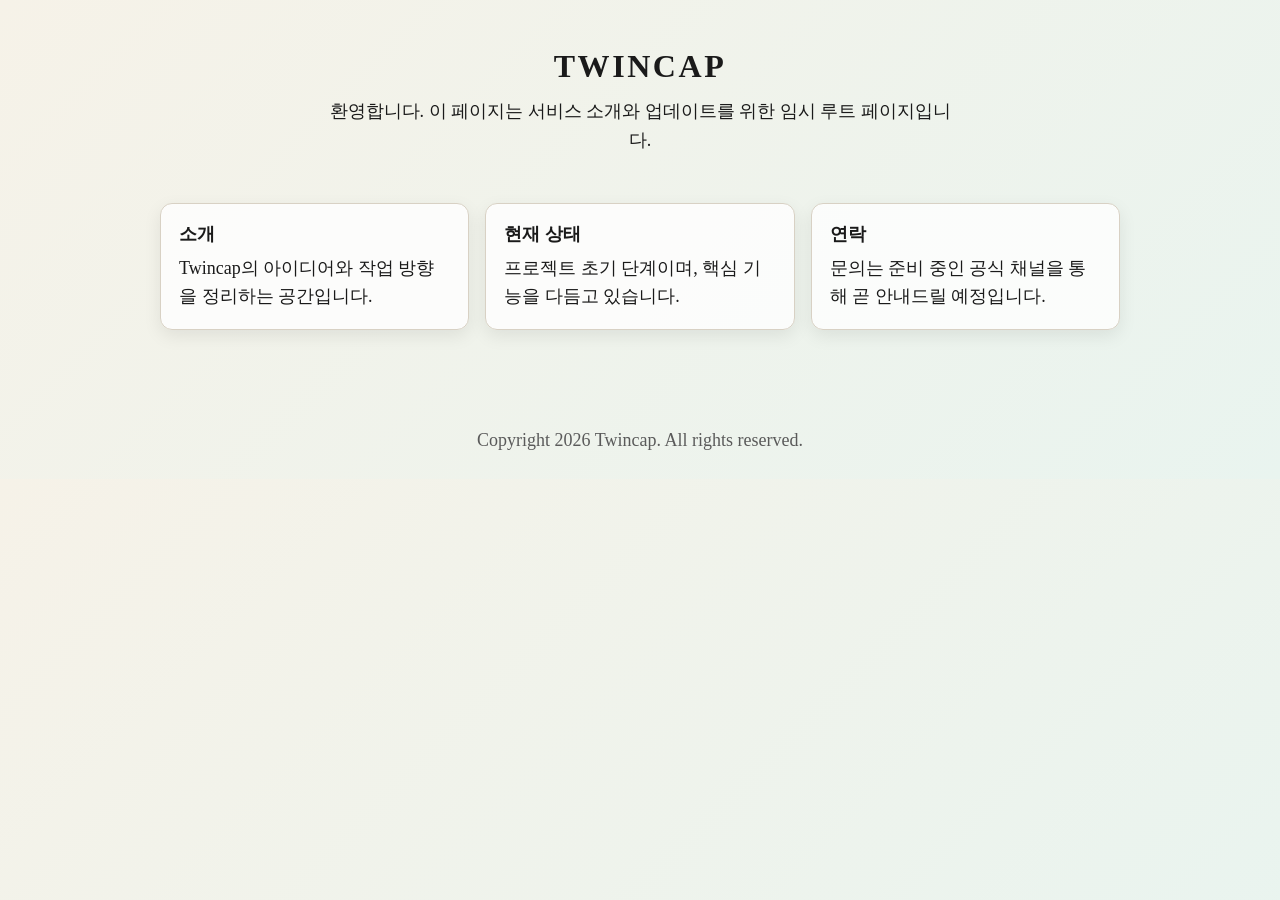
==== index.html @ 5fb8226b "Add simple root page" ====
<!doctype html>
<html lang="ko">
  <head>
    <meta charset="utf-8" />
    <meta name="viewport" content="width=device-width, initial-scale=1" />
    <title>Twincap</title>
    <script async src="https://pagead2.googlesyndication.com/pagead/js/adsbygoogle.js?client=ca-pub-1904073424792088" crossorigin="anonymous"></script>
    <style>
      :root {
        color-scheme: light;
      }
      body {
        margin: 0;
        padding: 0;
        font-family: "Georgia", "Times New Roman", serif;
        background: linear-gradient(135deg, #f6f2e8 0%, #e9f4ef 100%);
        color: #1a1a1a;
      }
      header {
        padding: 48px 24px 24px;
        text-align: center;
      }
      h1 {
        margin: 0 0 12px;
        letter-spacing: 0.08em;
        text-transform: uppercase;
        font-size: 32px;
      }
      p {
        margin: 0 auto;
        max-width: 640px;
        line-height: 1.6;
        font-size: 18px;
      }
      main {
        padding: 24px;
        display: grid;
        grid-template-columns: repeat(auto-fit, minmax(220px, 1fr));
        gap: 16px;
        max-width: 960px;
        margin: 0 auto 48px;
      }
      section {
        background: #ffffffcc;
        border: 1px solid #d8d1c4;
        padding: 18px;
        border-radius: 12px;
        box-shadow: 0 6px 18px rgba(0, 0, 0, 0.08);
      }
      h2 {
        margin: 0 0 8px;
        font-size: 18px;
      }
      footer {
        text-align: center;
        padding: 24px;
        font-size: 14px;
        color: #5a5a5a;
      }
    </style>
  </head>
  <body>
    <header>
      <h1>Twincap</h1>
      <p>환영합니다. 이 페이지는 서비스 소개와 업데이트를 위한 임시 루트 페이지입니다.</p>
    </header>
    <main>
      <section>
        <h2>소개</h2>
        <p>Twincap의 아이디어와 작업 방향을 정리하는 공간입니다.</p>
      </section>
      <section>
        <h2>현재 상태</h2>
        <p>프로젝트 초기 단계이며, 핵심 기능을 다듬고 있습니다.</p>
      </section>
      <section>
        <h2>연락</h2>
        <p>문의는 준비 중인 공식 채널을 통해 곧 안내드릴 예정입니다.</p>
      </section>
    </main>
    <footer>
      <p>Copyright 2026 Twincap. All rights reserved.</p>
    </footer>
  </body>
</html>
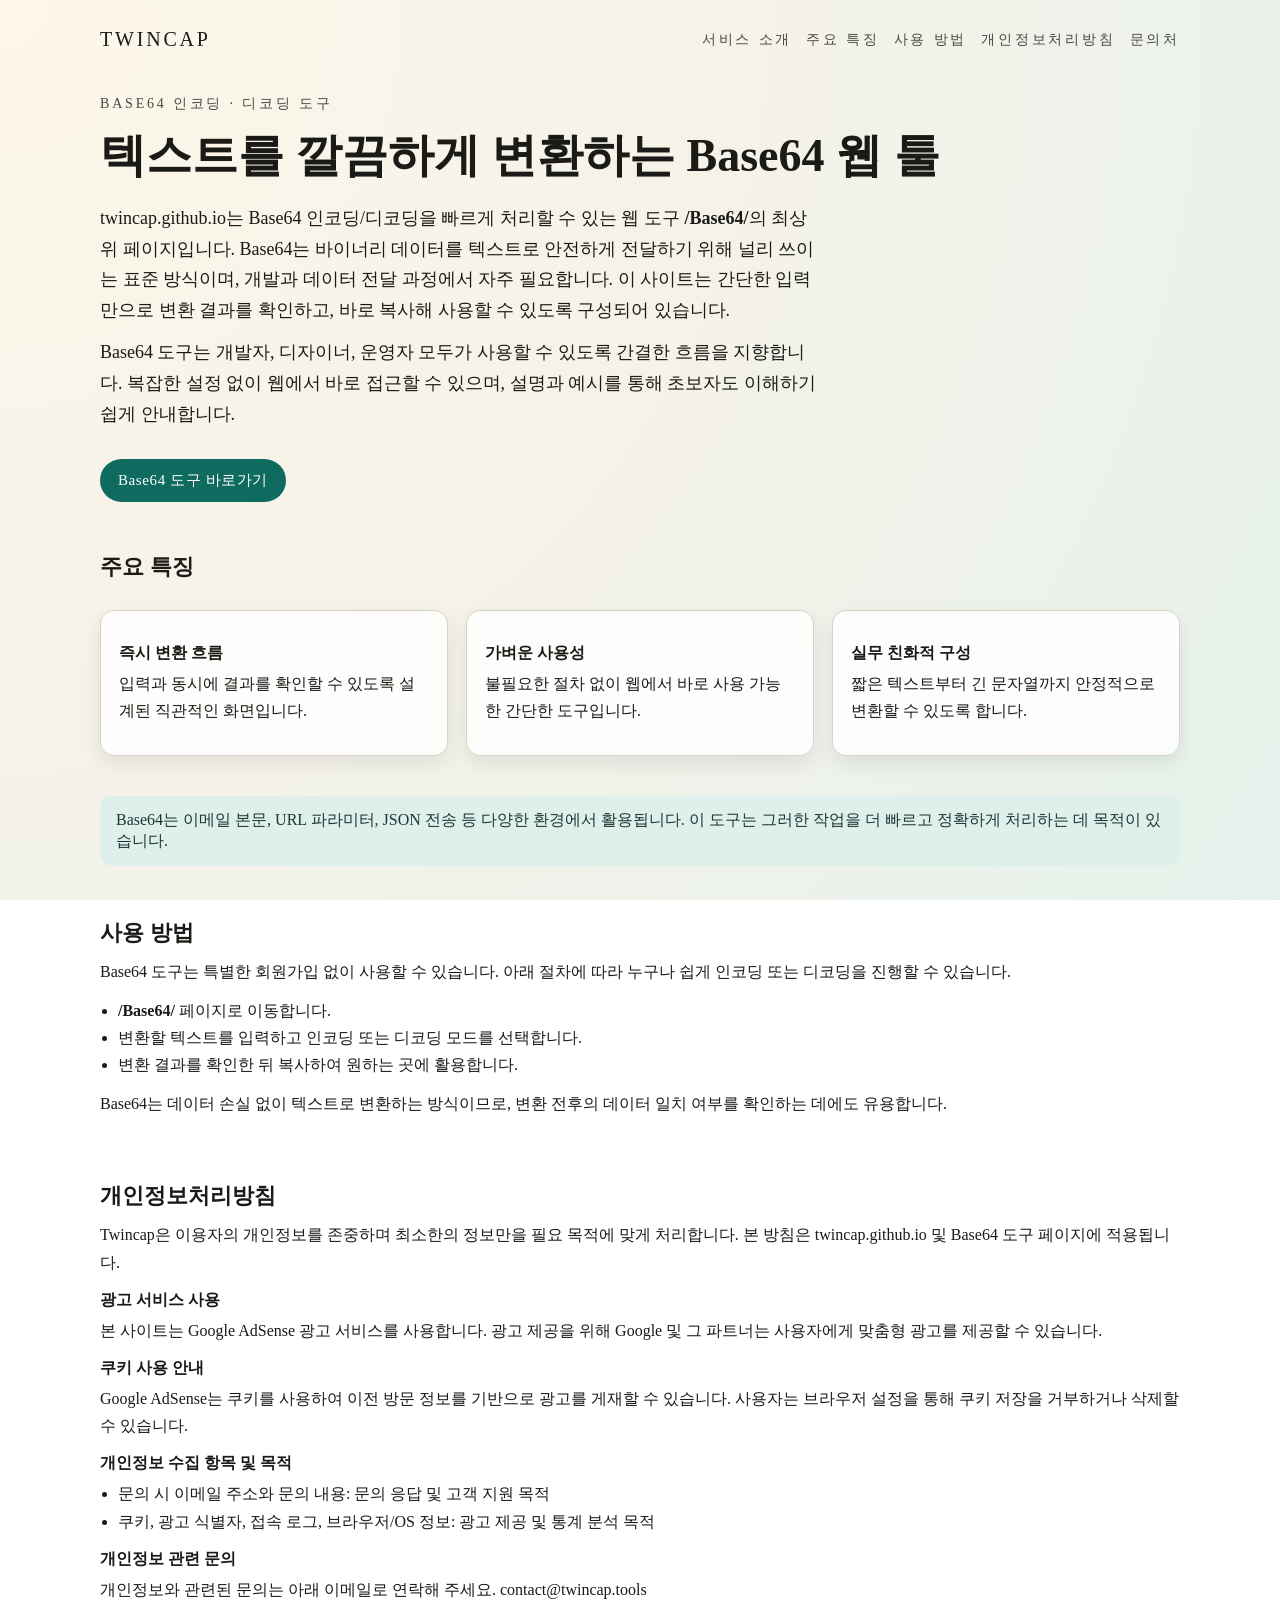
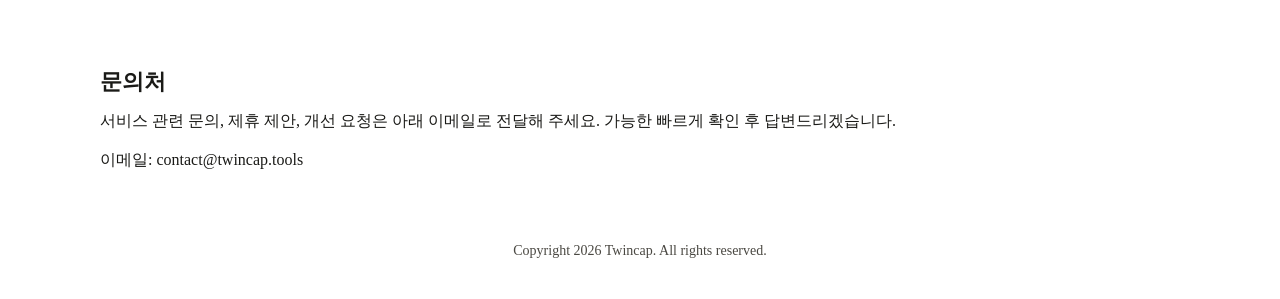
==== commit 66218957: "Add Base64 tool intro and policies" ====
--- a/index.html
+++ b/index.html
@@ -3,83 +3,279 @@
   <head>
     <meta charset="utf-8" />
     <meta name="viewport" content="width=device-width, initial-scale=1" />
-    <title>Twincap</title>
-    <script async src="https://pagead2.googlesyndication.com/pagead/js/adsbygoogle.js?client=ca-pub-1904073424792088" crossorigin="anonymous"></script>
+    <title>Twincap Base64 도구 소개</title>
+    <meta
+      name="description"
+      content="twincap.github.io의 최상위 페이지로, Base64 인코딩/디코딩 웹 도구의 소개, 사용 안내, 개인정보처리방침과 문의처를 제공합니다."
+    />
+    <script
+      async
+      src="https://pagead2.googlesyndication.com/pagead/js/adsbygoogle.js?client=ca-pub-XXXXXXXX"
+      crossorigin="anonymous"
+    ></script>
     <style>
       :root {
         color-scheme: light;
+        --ink: #1a1a17;
+        --muted: #4a4842;
+        --accent: #0f6b5f;
+        --accent-soft: #dff0ec;
+        --card: #ffffffd9;
+        --border: #d8d1c4;
+      }
+      * {
+        box-sizing: border-box;
       }
       body {
         margin: 0;
+        font-family: "Gowun Batang", "Nanum Myeongjo", "Malgun Gothic", serif;
+        color: var(--ink);
+        background-image: radial-gradient(circle at top left, #fdf7ea 0%, #f6f2e8 45%, #e5f2ec 100%);
+        background-attachment: fixed;
+      }
+      a {
+        color: inherit;
+        text-decoration: none;
+      }
+      .container {
+        width: min(1080px, 92vw);
+        margin: 0 auto;
+      }
+      .site-header {
+        padding: 28px 0 12px;
+      }
+      .brand {
+        display: flex;
+        align-items: center;
+        justify-content: space-between;
+        gap: 16px;
+        font-size: 20px;
+        letter-spacing: 0.14em;
+        text-transform: uppercase;
+      }
+      .nav {
+        display: flex;
+        gap: 14px;
+        font-size: 14px;
+        color: var(--muted);
+        flex-wrap: wrap;
+      }
+      .hero {
+        padding: 32px 0 24px;
+      }
+      .eyebrow {
+        font-size: 14px;
+        text-transform: uppercase;
+        letter-spacing: 0.2em;
+        color: var(--muted);
+      }
+      h1 {
+        font-size: clamp(30px, 4vw, 46px);
+        margin: 12px 0 16px;
+      }
+      .hero p {
+        max-width: 720px;
+        line-height: 1.7;
+        font-size: 18px;
+      }
+      .cta {
+        display: inline-flex;
+        align-items: center;
+        gap: 8px;
+        margin-top: 18px;
+        padding: 12px 18px;
+        border-radius: 999px;
+        background: var(--accent);
+        color: #fff;
+        font-size: 15px;
+        letter-spacing: 0.04em;
+      }
+      .grid {
+        display: grid;
+        grid-template-columns: repeat(auto-fit, minmax(240px, 1fr));
+        gap: 18px;
+        margin: 28px 0 40px;
+      }
+      .card {
+        background: var(--card);
+        border: 1px solid var(--border);
+        border-radius: 14px;
+        padding: 18px;
+        box-shadow: 0 8px 20px rgba(0, 0, 0, 0.08);
+      }
+      h2 {
+        font-size: 22px;
+        margin: 0 0 10px;
+      }
+      h3 {
+        font-size: 16px;
+        margin: 14px 0 6px;
+      }
+      p {
+        margin: 0 0 12px;
+        line-height: 1.7;
+        color: var(--ink);
+      }
+      ul {
+        margin: 0 0 12px 18px;
         padding: 0;
-        font-family: "Georgia", "Times New Roman", serif;
-        background: linear-gradient(135deg, #f6f2e8 0%, #e9f4ef 100%);
-        color: #1a1a1a;
-      }
-      header {
-        padding: 48px 24px 24px;
-        text-align: center;
-      }
-      h1 {
-        margin: 0 0 12px;
-        letter-spacing: 0.08em;
-        text-transform: uppercase;
-        font-size: 32px;
-      }
-      p {
-        margin: 0 auto;
-        max-width: 640px;
-        line-height: 1.6;
-        font-size: 18px;
-      }
-      main {
-        padding: 24px;
-        display: grid;
-        grid-template-columns: repeat(auto-fit, minmax(220px, 1fr));
-        gap: 16px;
-        max-width: 960px;
-        margin: 0 auto 48px;
-      }
-      section {
-        background: #ffffffcc;
-        border: 1px solid #d8d1c4;
-        padding: 18px;
+        line-height: 1.7;
+        color: var(--ink);
+      }
+      .section {
+        padding: 26px 0;
+      }
+      .highlight {
+        background: var(--accent-soft);
         border-radius: 12px;
-        box-shadow: 0 6px 18px rgba(0, 0, 0, 0.08);
-      }
-      h2 {
-        margin: 0 0 8px;
-        font-size: 18px;
+        padding: 14px 16px;
+        color: #1b3833;
       }
       footer {
         text-align: center;
-        padding: 24px;
+        padding: 32px 0 40px;
+        color: var(--muted);
         font-size: 14px;
-        color: #5a5a5a;
+      }
+      @media (max-width: 720px) {
+        .brand {
+          flex-direction: column;
+          align-items: flex-start;
+        }
+        .cta {
+          width: 100%;
+          justify-content: center;
+        }
       }
     </style>
   </head>
   <body>
-    <header>
-      <h1>Twincap</h1>
-      <p>환영합니다. 이 페이지는 서비스 소개와 업데이트를 위한 임시 루트 페이지입니다.</p>
+    <header class="site-header">
+      <div class="container">
+        <div class="brand">
+          <span>Twincap</span>
+          <nav class="nav">
+            <a href="#intro">서비스 소개</a>
+            <a href="#features">주요 특징</a>
+            <a href="#usage">사용 방법</a>
+            <a href="#privacy">개인정보처리방침</a>
+            <a href="#contact">문의처</a>
+          </nav>
+        </div>
+      </div>
     </header>
+
     <main>
-      <section>
-        <h2>소개</h2>
-        <p>Twincap의 아이디어와 작업 방향을 정리하는 공간입니다.</p>
-      </section>
-      <section>
-        <h2>현재 상태</h2>
-        <p>프로젝트 초기 단계이며, 핵심 기능을 다듬고 있습니다.</p>
-      </section>
-      <section>
-        <h2>연락</h2>
-        <p>문의는 준비 중인 공식 채널을 통해 곧 안내드릴 예정입니다.</p>
+      <section class="hero" id="intro">
+        <div class="container">
+          <div class="eyebrow">Base64 인코딩 · 디코딩 도구</div>
+          <h1>텍스트를 깔끔하게 변환하는 Base64 웹 툴</h1>
+          <p>
+            twincap.github.io는 Base64 인코딩/디코딩을 빠르게 처리할 수 있는 웹 도구
+            <strong>/Base64/</strong>의 최상위 페이지입니다. Base64는 바이너리 데이터를
+            텍스트로 안전하게 전달하기 위해 널리 쓰이는 표준 방식이며, 개발과 데이터
+            전달 과정에서 자주 필요합니다. 이 사이트는 간단한 입력만으로 변환 결과를
+            확인하고, 바로 복사해 사용할 수 있도록 구성되어 있습니다.
+          </p>
+          <p>
+            Base64 도구는 개발자, 디자이너, 운영자 모두가 사용할 수 있도록
+            간결한 흐름을 지향합니다. 복잡한 설정 없이 웹에서 바로 접근할 수 있으며,
+            설명과 예시를 통해 초보자도 이해하기 쉽게 안내합니다.
+          </p>
+          <a class="cta" href="/Base64/">Base64 도구 바로가기</a>
+        </div>
+      </section>
+
+      <section class="section" id="features">
+        <div class="container">
+          <h2>주요 특징</h2>
+          <div class="grid">
+            <div class="card">
+              <h3>즉시 변환 흐름</h3>
+              <p>입력과 동시에 결과를 확인할 수 있도록 설계된 직관적인 화면입니다.</p>
+            </div>
+            <div class="card">
+              <h3>가벼운 사용성</h3>
+              <p>불필요한 절차 없이 웹에서 바로 사용 가능한 간단한 도구입니다.</p>
+            </div>
+            <div class="card">
+              <h3>실무 친화적 구성</h3>
+              <p>짧은 텍스트부터 긴 문자열까지 안정적으로 변환할 수 있도록 합니다.</p>
+            </div>
+          </div>
+          <div class="highlight">
+            Base64는 이메일 본문, URL 파라미터, JSON 전송 등 다양한 환경에서 활용됩니다.
+            이 도구는 그러한 작업을 더 빠르고 정확하게 처리하는 데 목적이 있습니다.
+          </div>
+        </div>
+      </section>
+
+      <section class="section" id="usage">
+        <div class="container">
+          <h2>사용 방법</h2>
+          <p>
+            Base64 도구는 특별한 회원가입 없이 사용할 수 있습니다. 아래 절차에 따라
+            누구나 쉽게 인코딩 또는 디코딩을 진행할 수 있습니다.
+          </p>
+          <ul>
+            <li><strong>/Base64/</strong> 페이지로 이동합니다.</li>
+            <li>변환할 텍스트를 입력하고 인코딩 또는 디코딩 모드를 선택합니다.</li>
+            <li>변환 결과를 확인한 뒤 복사하여 원하는 곳에 활용합니다.</li>
+          </ul>
+          <p>
+            Base64는 데이터 손실 없이 텍스트로 변환하는 방식이므로, 변환 전후의
+            데이터 일치 여부를 확인하는 데에도 유용합니다.
+          </p>
+        </div>
+      </section>
+
+      <section class="section" id="privacy">
+        <div class="container">
+          <h2>개인정보처리방침</h2>
+          <p>
+            Twincap은 이용자의 개인정보를 존중하며 최소한의 정보만을 필요 목적에 맞게
+            처리합니다. 본 방침은 twincap.github.io 및 Base64 도구 페이지에 적용됩니다.
+          </p>
+          <h3>광고 서비스 사용</h3>
+          <p>
+            본 사이트는 Google AdSense 광고 서비스를 사용합니다. 광고 제공을 위해
+            Google 및 그 파트너는 사용자에게 맞춤형 광고를 제공할 수 있습니다.
+          </p>
+          <h3>쿠키 사용 안내</h3>
+          <p>
+            Google AdSense는 쿠키를 사용하여 이전 방문 정보를 기반으로 광고를
+            게재할 수 있습니다. 사용자는 브라우저 설정을 통해 쿠키 저장을
+            거부하거나 삭제할 수 있습니다.
+          </p>
+          <h3>개인정보 수집 항목 및 목적</h3>
+          <ul>
+            <li>문의 시 이메일 주소와 문의 내용: 문의 응답 및 고객 지원 목적</li>
+            <li>쿠키, 광고 식별자, 접속 로그, 브라우저/OS 정보: 광고 제공 및 통계 분석 목적</li>
+          </ul>
+          <h3>개인정보 관련 문의</h3>
+          <p>
+            개인정보와 관련된 문의는 아래 이메일로 연락해 주세요.
+            <a href="mailto:contact@twincap.tools">contact@twincap.tools</a>
+          </p>
+        </div>
+      </section>
+
+      <section class="section" id="contact">
+        <div class="container">
+          <h2>문의처</h2>
+          <p>
+            서비스 관련 문의, 제휴 제안, 개선 요청은 아래 이메일로 전달해 주세요.
+            가능한 빠르게 확인 후 답변드리겠습니다.
+          </p>
+          <p>
+            이메일: <a href="mailto:contact@twincap.tools">contact@twincap.tools</a>
+          </p>
+        </div>
       </section>
     </main>
+
     <footer>
-      <p>Copyright 2026 Twincap. All rights reserved.</p>
+      <div class="container">Copyright 2026 Twincap. All rights reserved.</div>
     </footer>
   </body>
 </html>
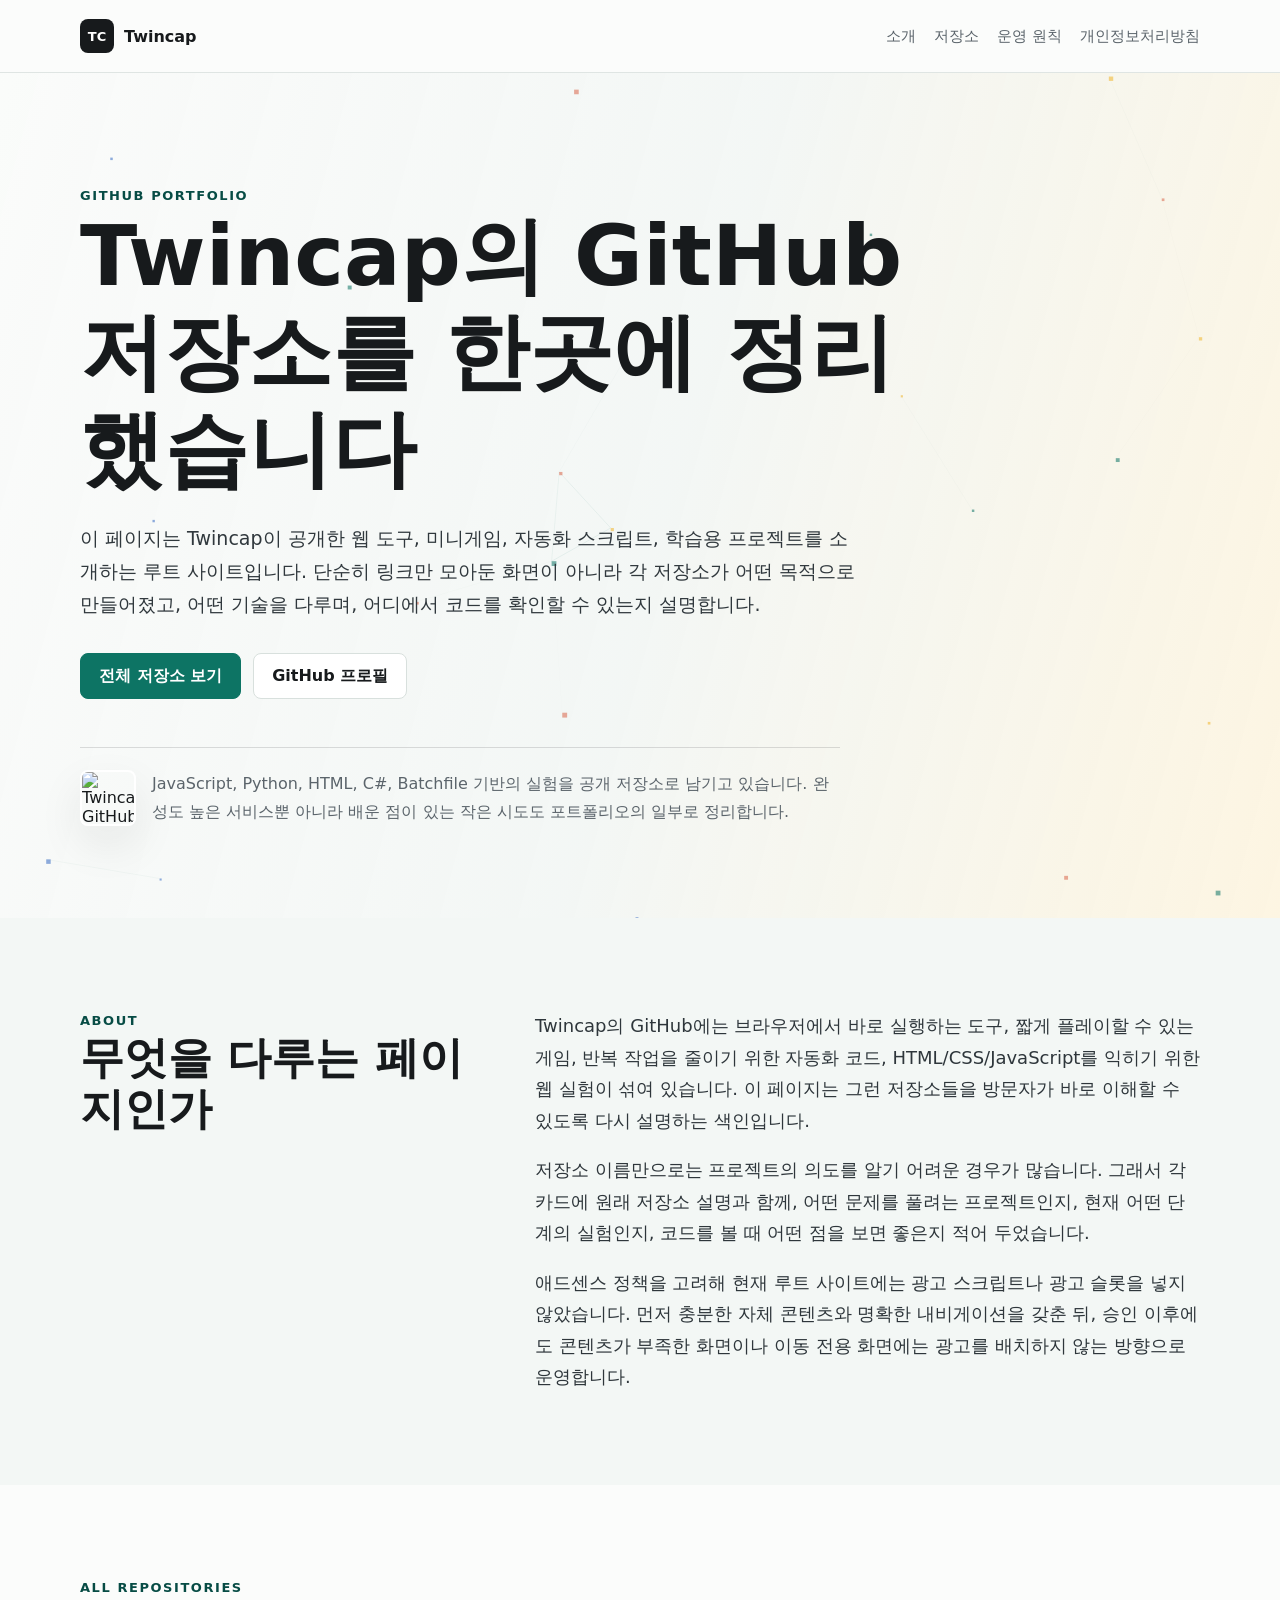
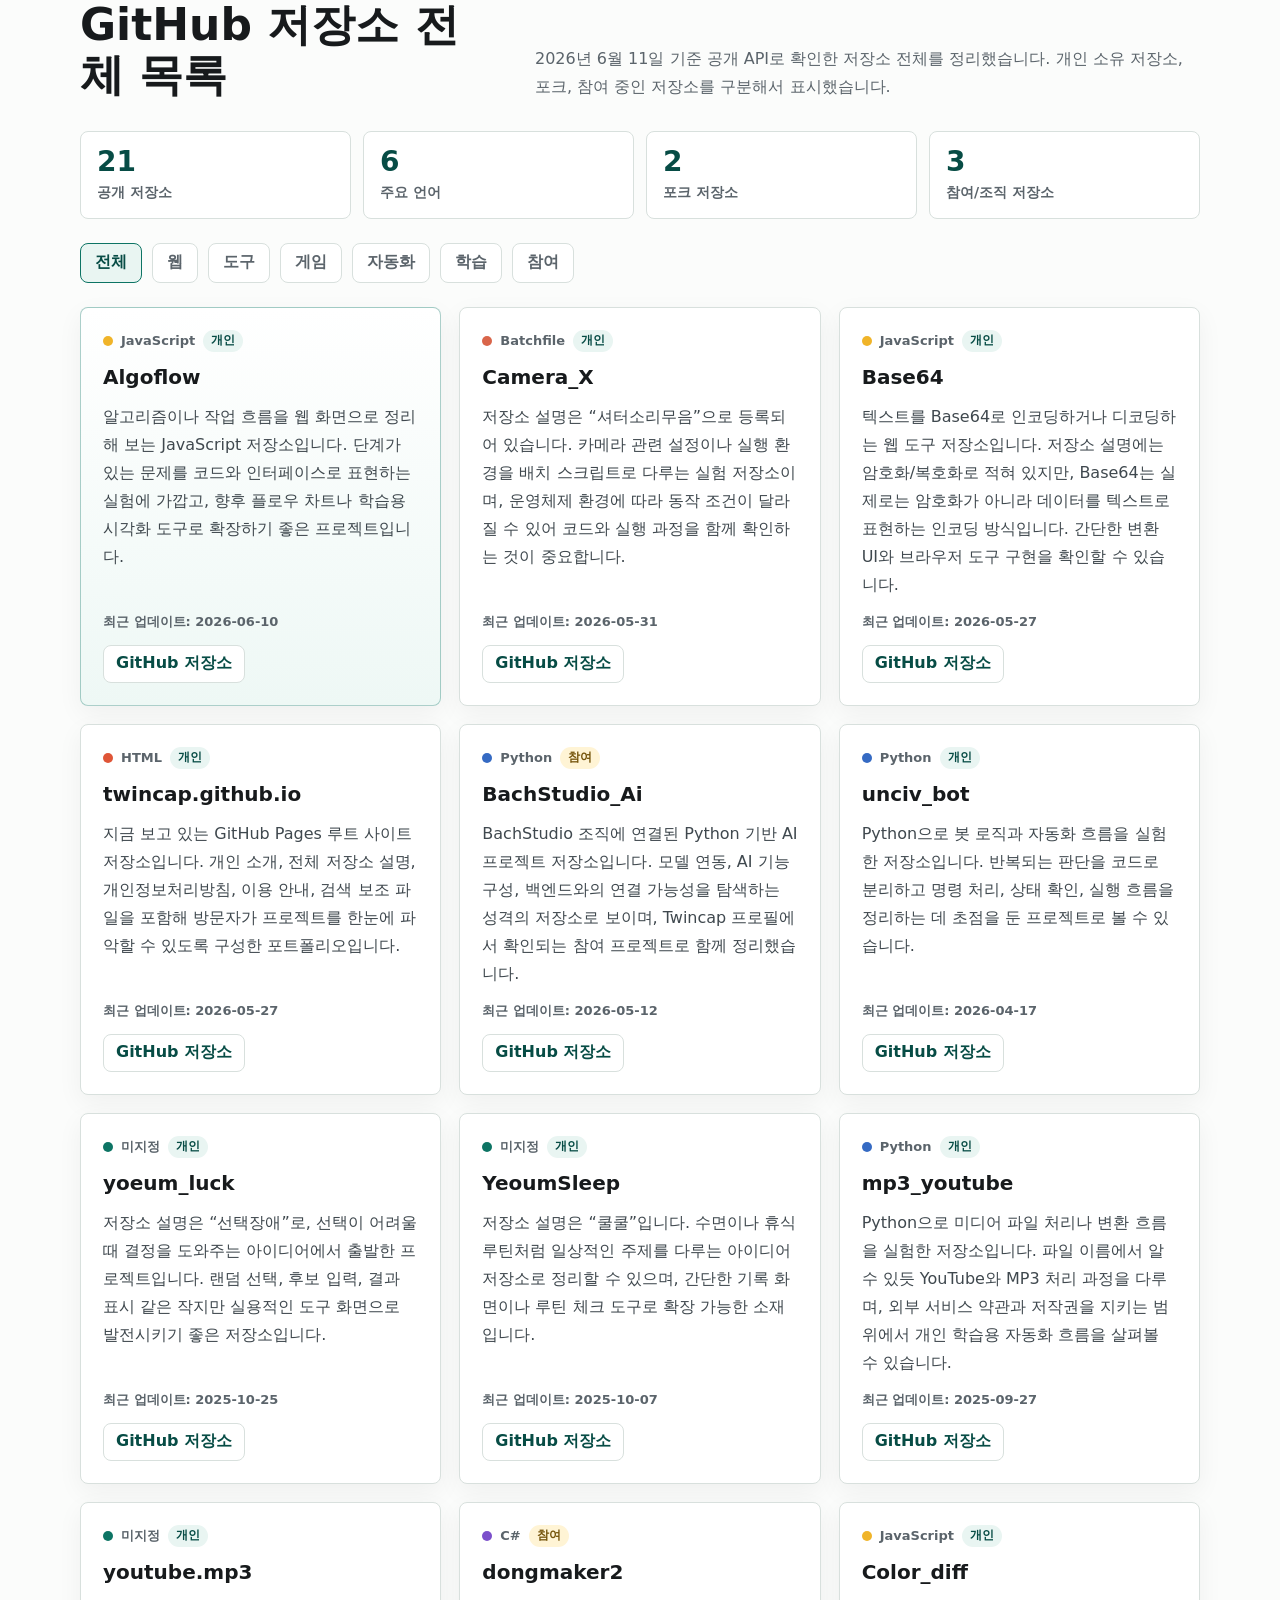
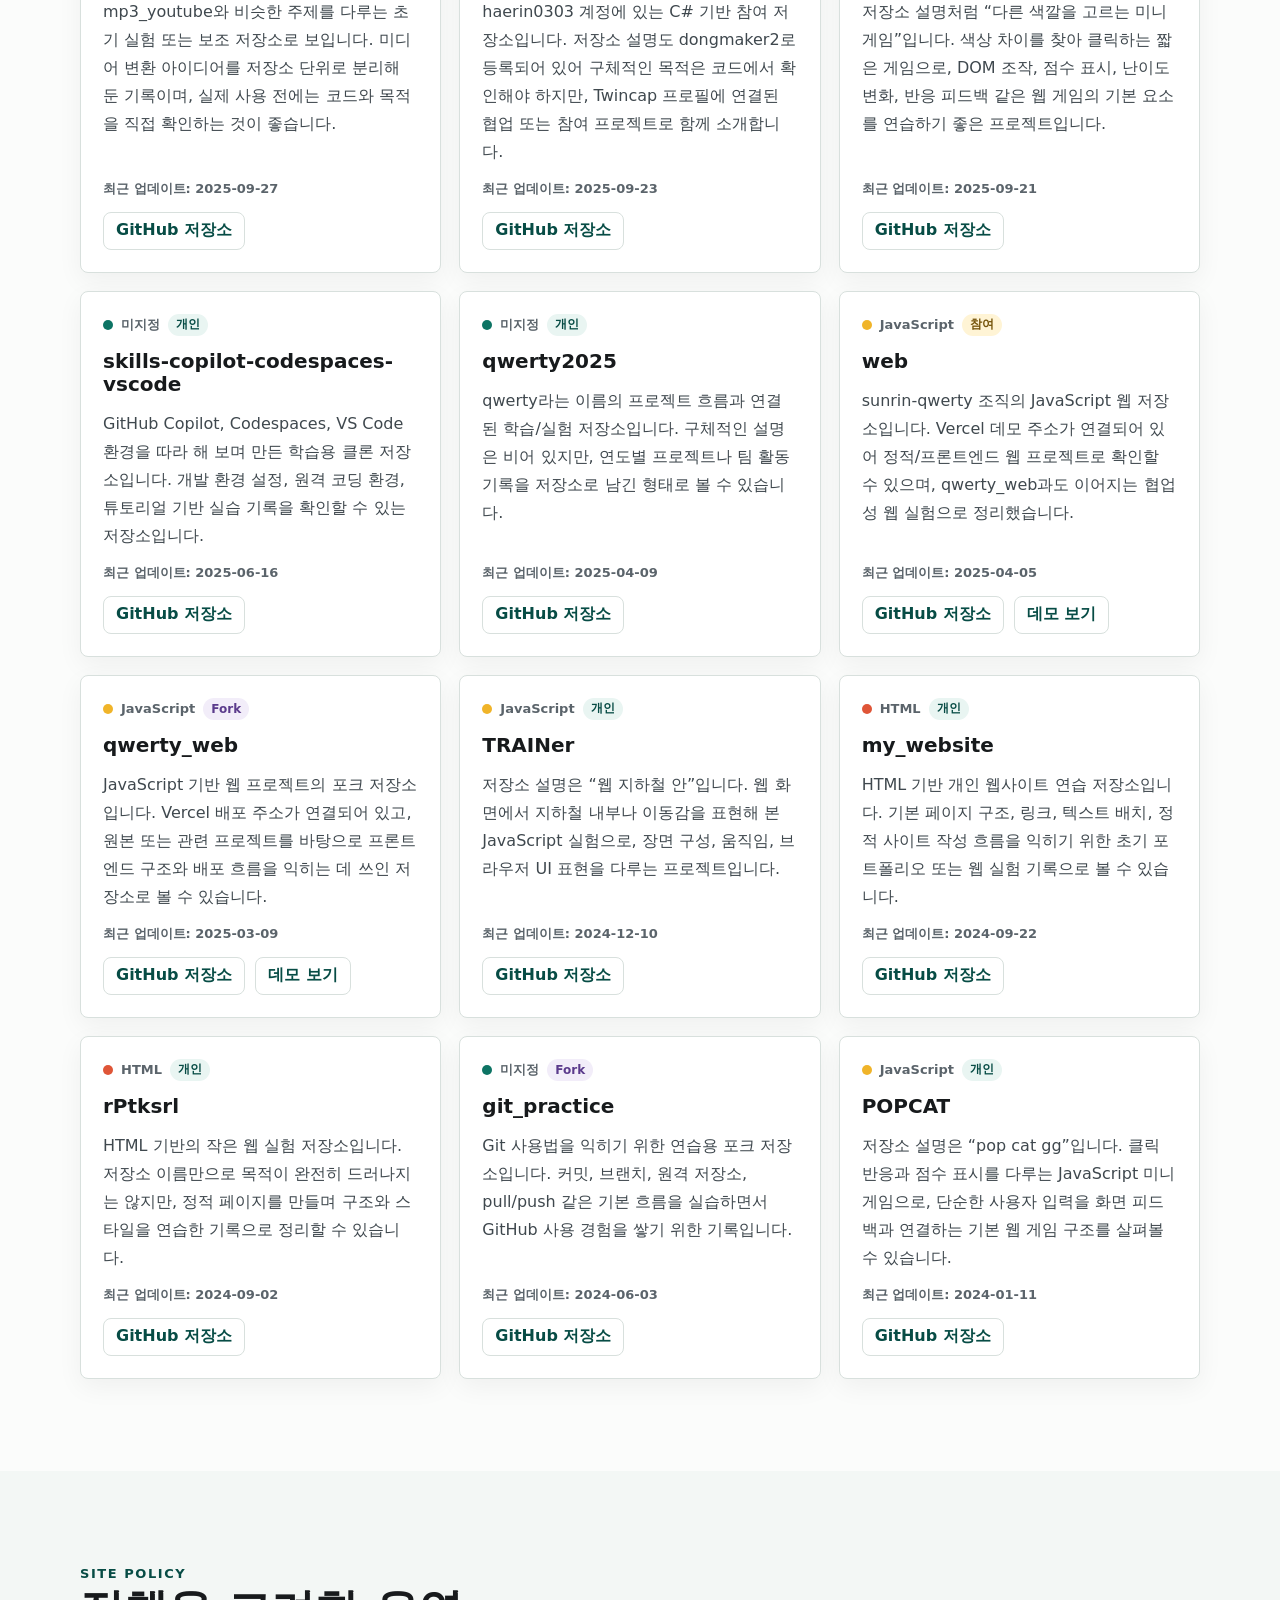
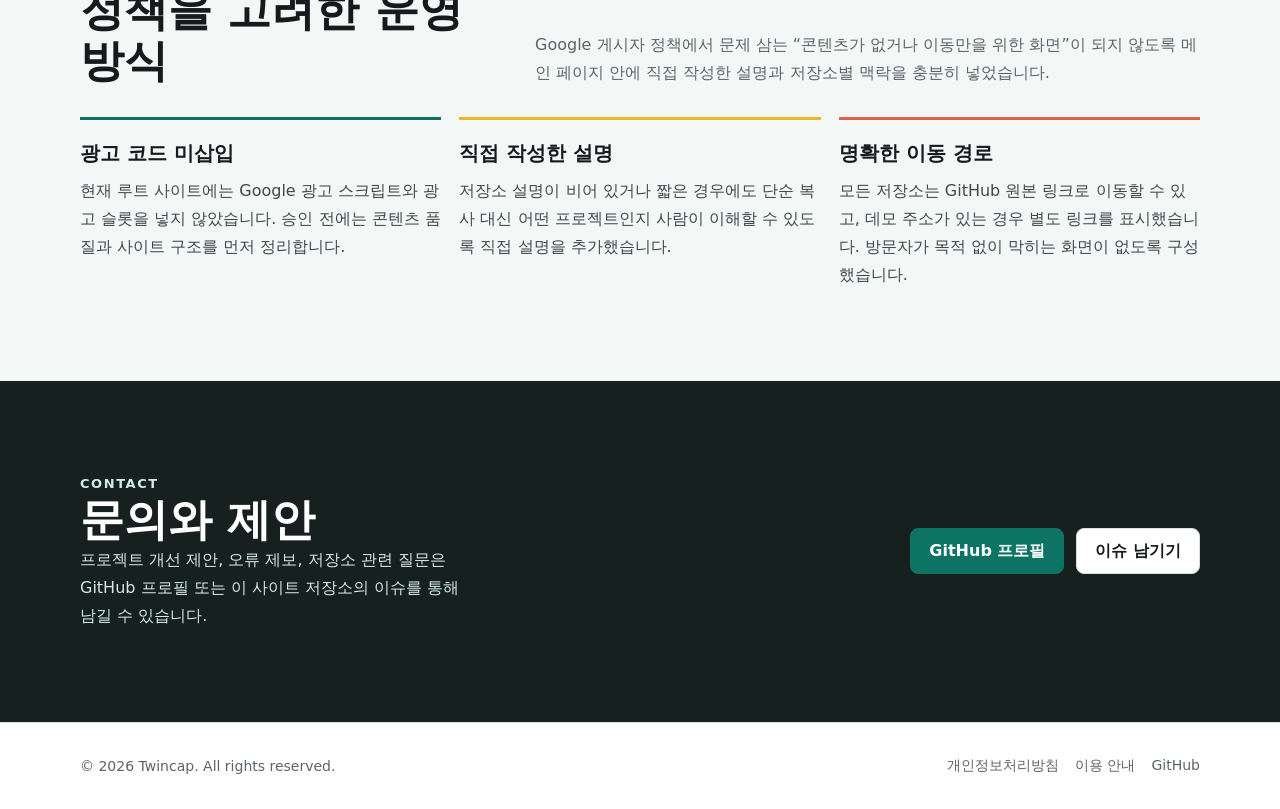
==== commit 12573782: "Add repository portfolio landing page" ====
--- a/index.html
+++ b/index.html
@@ -3,279 +3,648 @@
   <head>
     <meta charset="utf-8" />
     <meta name="viewport" content="width=device-width, initial-scale=1" />
-    <title>Twincap Base64 도구 소개</title>
+    <title>Twincap | GitHub 저장소 소개</title>
     <meta
       name="description"
-      content="twincap.github.io의 최상위 페이지로, Base64 인코딩/디코딩 웹 도구의 소개, 사용 안내, 개인정보처리방침과 문의처를 제공합니다."
+      content="Twincap의 GitHub 저장소 전체를 소개하는 개발자 포트폴리오입니다. 웹 도구, 미니게임, 자동화, 학습용 저장소를 한곳에서 확인할 수 있습니다."
     />
-    <script
-      async
-      src="https://pagead2.googlesyndication.com/pagead/js/adsbygoogle.js?client=ca-pub-XXXXXXXX"
-      crossorigin="anonymous"
-    ></script>
-    <style>
-      :root {
-        color-scheme: light;
-        --ink: #1a1a17;
-        --muted: #4a4842;
-        --accent: #0f6b5f;
-        --accent-soft: #dff0ec;
-        --card: #ffffffd9;
-        --border: #d8d1c4;
-      }
-      * {
-        box-sizing: border-box;
-      }
-      body {
-        margin: 0;
-        font-family: "Gowun Batang", "Nanum Myeongjo", "Malgun Gothic", serif;
-        color: var(--ink);
-        background-image: radial-gradient(circle at top left, #fdf7ea 0%, #f6f2e8 45%, #e5f2ec 100%);
-        background-attachment: fixed;
-      }
-      a {
-        color: inherit;
-        text-decoration: none;
-      }
-      .container {
-        width: min(1080px, 92vw);
-        margin: 0 auto;
-      }
-      .site-header {
-        padding: 28px 0 12px;
-      }
-      .brand {
-        display: flex;
-        align-items: center;
-        justify-content: space-between;
-        gap: 16px;
-        font-size: 20px;
-        letter-spacing: 0.14em;
-        text-transform: uppercase;
-      }
-      .nav {
-        display: flex;
-        gap: 14px;
-        font-size: 14px;
-        color: var(--muted);
-        flex-wrap: wrap;
-      }
-      .hero {
-        padding: 32px 0 24px;
-      }
-      .eyebrow {
-        font-size: 14px;
-        text-transform: uppercase;
-        letter-spacing: 0.2em;
-        color: var(--muted);
-      }
-      h1 {
-        font-size: clamp(30px, 4vw, 46px);
-        margin: 12px 0 16px;
-      }
-      .hero p {
-        max-width: 720px;
-        line-height: 1.7;
-        font-size: 18px;
-      }
-      .cta {
-        display: inline-flex;
-        align-items: center;
-        gap: 8px;
-        margin-top: 18px;
-        padding: 12px 18px;
-        border-radius: 999px;
-        background: var(--accent);
-        color: #fff;
-        font-size: 15px;
-        letter-spacing: 0.04em;
-      }
-      .grid {
-        display: grid;
-        grid-template-columns: repeat(auto-fit, minmax(240px, 1fr));
-        gap: 18px;
-        margin: 28px 0 40px;
-      }
-      .card {
-        background: var(--card);
-        border: 1px solid var(--border);
-        border-radius: 14px;
-        padding: 18px;
-        box-shadow: 0 8px 20px rgba(0, 0, 0, 0.08);
-      }
-      h2 {
-        font-size: 22px;
-        margin: 0 0 10px;
-      }
-      h3 {
-        font-size: 16px;
-        margin: 14px 0 6px;
-      }
-      p {
-        margin: 0 0 12px;
-        line-height: 1.7;
-        color: var(--ink);
-      }
-      ul {
-        margin: 0 0 12px 18px;
-        padding: 0;
-        line-height: 1.7;
-        color: var(--ink);
-      }
-      .section {
-        padding: 26px 0;
-      }
-      .highlight {
-        background: var(--accent-soft);
-        border-radius: 12px;
-        padding: 14px 16px;
-        color: #1b3833;
-      }
-      footer {
-        text-align: center;
-        padding: 32px 0 40px;
-        color: var(--muted);
-        font-size: 14px;
-      }
-      @media (max-width: 720px) {
-        .brand {
-          flex-direction: column;
-          align-items: flex-start;
-        }
-        .cta {
-          width: 100%;
-          justify-content: center;
+    <meta name="author" content="Twincap" />
+    <meta name="robots" content="index, follow" />
+    <link rel="canonical" href="https://twincap.github.io/" />
+    <meta property="og:type" content="website" />
+    <meta property="og:title" content="Twincap | GitHub 저장소 소개" />
+    <meta
+      property="og:description"
+      content="Twincap의 모든 공개 GitHub 저장소를 설명과 함께 정리한 포트폴리오 페이지입니다."
+    />
+    <meta property="og:url" content="https://twincap.github.io/" />
+    <meta property="og:image" content="https://avatars.githubusercontent.com/u/152849944?v=4" />
+    <link rel="stylesheet" href="styles.css" />
+    <script src="script.js" defer></script>
+    <script type="application/ld+json">
+      {
+        "@context": "https://schema.org",
+        "@type": "ProfilePage",
+        "name": "Twincap GitHub 저장소 소개",
+        "url": "https://twincap.github.io/",
+        "about": {
+          "@type": "Person",
+          "name": "Twincap",
+          "url": "https://github.com/twincap",
+          "sameAs": ["https://github.com/twincap"]
         }
       }
-    </style>
+    </script>
   </head>
   <body>
+    <a class="skip-link" href="#main">본문으로 이동</a>
+
     <header class="site-header">
-      <div class="container">
-        <div class="brand">
+      <div class="container header-inner">
+        <a class="brand" href="/" aria-label="Twincap 홈">
+          <span class="brand-mark">TC</span>
           <span>Twincap</span>
-          <nav class="nav">
-            <a href="#intro">서비스 소개</a>
-            <a href="#features">주요 특징</a>
-            <a href="#usage">사용 방법</a>
-            <a href="#privacy">개인정보처리방침</a>
-            <a href="#contact">문의처</a>
-          </nav>
-        </div>
+        </a>
+        <nav class="site-nav" aria-label="주요 메뉴">
+          <a href="#about">소개</a>
+          <a href="#repos">저장소</a>
+          <a href="#policy">운영 원칙</a>
+          <a href="privacy.html">개인정보처리방침</a>
+        </nav>
       </div>
     </header>
 
-    <main>
+    <main id="main">
       <section class="hero" id="intro">
-        <div class="container">
-          <div class="eyebrow">Base64 인코딩 · 디코딩 도구</div>
-          <h1>텍스트를 깔끔하게 변환하는 Base64 웹 툴</h1>
-          <p>
-            twincap.github.io는 Base64 인코딩/디코딩을 빠르게 처리할 수 있는 웹 도구
-            <strong>/Base64/</strong>의 최상위 페이지입니다. Base64는 바이너리 데이터를
-            텍스트로 안전하게 전달하기 위해 널리 쓰이는 표준 방식이며, 개발과 데이터
-            전달 과정에서 자주 필요합니다. 이 사이트는 간단한 입력만으로 변환 결과를
-            확인하고, 바로 복사해 사용할 수 있도록 구성되어 있습니다.
+        <canvas id="hero-canvas" aria-hidden="true"></canvas>
+        <div class="container hero-content">
+          <p class="eyebrow">GitHub Portfolio</p>
+          <h1>Twincap의 GitHub 저장소를 한곳에 정리했습니다</h1>
+          <p class="hero-copy">
+            이 페이지는 Twincap이 공개한 웹 도구, 미니게임, 자동화 스크립트, 학습용 프로젝트를
+            소개하는 루트 사이트입니다. 단순히 링크만 모아둔 화면이 아니라 각 저장소가 어떤
+            목적으로 만들어졌고, 어떤 기술을 다루며, 어디에서 코드를 확인할 수 있는지 설명합니다.
           </p>
-          <p>
-            Base64 도구는 개발자, 디자이너, 운영자 모두가 사용할 수 있도록
-            간결한 흐름을 지향합니다. 복잡한 설정 없이 웹에서 바로 접근할 수 있으며,
-            설명과 예시를 통해 초보자도 이해하기 쉽게 안내합니다.
-          </p>
-          <a class="cta" href="/Base64/">Base64 도구 바로가기</a>
+          <div class="hero-actions" aria-label="주요 링크">
+            <a class="button primary" href="#repos">전체 저장소 보기</a>
+            <a class="button secondary" href="https://github.com/twincap" rel="me noopener" target="_blank">
+              GitHub 프로필
+            </a>
+          </div>
+          <div class="profile-strip">
+            <img
+              src="https://avatars.githubusercontent.com/u/152849944?v=4"
+              alt="Twincap GitHub 프로필 이미지"
+              width="56"
+              height="56"
+            />
+            <p>
+              JavaScript, Python, HTML, C#, Batchfile 기반의 실험을 공개 저장소로 남기고 있습니다.
+              완성도 높은 서비스뿐 아니라 배운 점이 있는 작은 시도도 포트폴리오의 일부로 정리합니다.
+            </p>
+          </div>
         </div>
       </section>
 
-      <section class="section" id="features">
-        <div class="container">
-          <h2>주요 특징</h2>
-          <div class="grid">
-            <div class="card">
-              <h3>즉시 변환 흐름</h3>
-              <p>입력과 동시에 결과를 확인할 수 있도록 설계된 직관적인 화면입니다.</p>
-            </div>
-            <div class="card">
-              <h3>가벼운 사용성</h3>
-              <p>불필요한 절차 없이 웹에서 바로 사용 가능한 간단한 도구입니다.</p>
-            </div>
-            <div class="card">
-              <h3>실무 친화적 구성</h3>
-              <p>짧은 텍스트부터 긴 문자열까지 안정적으로 변환할 수 있도록 합니다.</p>
-            </div>
-          </div>
-          <div class="highlight">
-            Base64는 이메일 본문, URL 파라미터, JSON 전송 등 다양한 환경에서 활용됩니다.
-            이 도구는 그러한 작업을 더 빠르고 정확하게 처리하는 데 목적이 있습니다.
+      <section class="section" id="about" aria-labelledby="about-title">
+        <div class="container two-column">
+          <div>
+            <p class="section-label">About</p>
+            <h2 id="about-title">무엇을 다루는 페이지인가</h2>
+          </div>
+          <div class="copy-stack">
+            <p>
+              Twincap의 GitHub에는 브라우저에서 바로 실행하는 도구, 짧게 플레이할 수 있는 게임,
+              반복 작업을 줄이기 위한 자동화 코드, HTML/CSS/JavaScript를 익히기 위한 웹 실험이
+              섞여 있습니다. 이 페이지는 그런 저장소들을 방문자가 바로 이해할 수 있도록 다시
+              설명하는 색인입니다.
+            </p>
+            <p>
+              저장소 이름만으로는 프로젝트의 의도를 알기 어려운 경우가 많습니다. 그래서 각 카드에
+              원래 저장소 설명과 함께, 어떤 문제를 풀려는 프로젝트인지, 현재 어떤 단계의 실험인지,
+              코드를 볼 때 어떤 점을 보면 좋은지 적어 두었습니다.
+            </p>
+            <p>
+              애드센스 정책을 고려해 현재 루트 사이트에는 광고 스크립트나 광고 슬롯을 넣지
+              않았습니다. 먼저 충분한 자체 콘텐츠와 명확한 내비게이션을 갖춘 뒤, 승인 이후에도
+              콘텐츠가 부족한 화면이나 이동 전용 화면에는 광고를 배치하지 않는 방향으로 운영합니다.
+            </p>
           </div>
         </div>
       </section>
 
-      <section class="section" id="usage">
+      <section class="section repo-section" id="repos" aria-labelledby="repos-title">
         <div class="container">
-          <h2>사용 방법</h2>
-          <p>
-            Base64 도구는 특별한 회원가입 없이 사용할 수 있습니다. 아래 절차에 따라
-            누구나 쉽게 인코딩 또는 디코딩을 진행할 수 있습니다.
-          </p>
-          <ul>
-            <li><strong>/Base64/</strong> 페이지로 이동합니다.</li>
-            <li>변환할 텍스트를 입력하고 인코딩 또는 디코딩 모드를 선택합니다.</li>
-            <li>변환 결과를 확인한 뒤 복사하여 원하는 곳에 활용합니다.</li>
-          </ul>
-          <p>
-            Base64는 데이터 손실 없이 텍스트로 변환하는 방식이므로, 변환 전후의
-            데이터 일치 여부를 확인하는 데에도 유용합니다.
-          </p>
+          <div class="section-heading">
+            <div>
+              <p class="section-label">All Repositories</p>
+              <h2 id="repos-title">GitHub 저장소 전체 목록</h2>
+            </div>
+            <p>
+              2026년 6월 11일 기준 공개 API로 확인한 저장소 전체를 정리했습니다. 개인 소유 저장소,
+              포크, 참여 중인 저장소를 구분해서 표시했습니다.
+            </p>
+          </div>
+
+          <div class="repo-overview" aria-label="저장소 요약">
+            <div>
+              <strong>21</strong>
+              <span>공개 저장소</span>
+            </div>
+            <div>
+              <strong>6</strong>
+              <span>주요 언어</span>
+            </div>
+            <div>
+              <strong>2</strong>
+              <span>포크 저장소</span>
+            </div>
+            <div>
+              <strong>3</strong>
+              <span>참여/조직 저장소</span>
+            </div>
+          </div>
+
+          <div class="filter-bar" aria-label="저장소 필터">
+            <button class="filter-button active" type="button" data-filter="all" aria-pressed="true">전체</button>
+            <button class="filter-button" type="button" data-filter="web" aria-pressed="false">웹</button>
+            <button class="filter-button" type="button" data-filter="tool" aria-pressed="false">도구</button>
+            <button class="filter-button" type="button" data-filter="game" aria-pressed="false">게임</button>
+            <button class="filter-button" type="button" data-filter="automation" aria-pressed="false">자동화</button>
+            <button class="filter-button" type="button" data-filter="learning" aria-pressed="false">학습</button>
+            <button class="filter-button" type="button" data-filter="collab" aria-pressed="false">참여</button>
+          </div>
+
+          <div class="project-grid all-repo-grid" id="project-grid">
+            <article class="project-card featured" data-category="web tool">
+              <div class="project-topline">
+                <span class="language-dot js"></span>
+                <span>JavaScript</span>
+                <span class="repo-badge">개인</span>
+              </div>
+              <h3>Algoflow</h3>
+              <p>
+                알고리즘이나 작업 흐름을 웹 화면으로 정리해 보는 JavaScript 저장소입니다. 단계가
+                있는 문제를 코드와 인터페이스로 표현하는 실험에 가깝고, 향후 플로우 차트나 학습용
+                시각화 도구로 확장하기 좋은 프로젝트입니다.
+              </p>
+              <div class="repo-meta">
+                <span>최근 업데이트: 2026-06-10</span>
+              </div>
+              <div class="project-links">
+                <a href="https://github.com/twincap/Algoflow" target="_blank" rel="noopener">GitHub 저장소</a>
+              </div>
+            </article>
+
+            <article class="project-card" data-category="automation tool">
+              <div class="project-topline">
+                <span class="language-dot batch"></span>
+                <span>Batchfile</span>
+                <span class="repo-badge">개인</span>
+              </div>
+              <h3>Camera_X</h3>
+              <p>
+                저장소 설명은 “셔터소리무음”으로 등록되어 있습니다. 카메라 관련 설정이나 실행
+                환경을 배치 스크립트로 다루는 실험 저장소이며, 운영체제 환경에 따라 동작 조건이
+                달라질 수 있어 코드와 실행 과정을 함께 확인하는 것이 중요합니다.
+              </p>
+              <div class="repo-meta">
+                <span>최근 업데이트: 2026-05-31</span>
+              </div>
+              <div class="project-links">
+                <a href="https://github.com/twincap/Camera_X" target="_blank" rel="noopener">GitHub 저장소</a>
+              </div>
+            </article>
+
+            <article class="project-card" data-category="web tool">
+              <div class="project-topline">
+                <span class="language-dot js"></span>
+                <span>JavaScript</span>
+                <span class="repo-badge">개인</span>
+              </div>
+              <h3>Base64</h3>
+              <p>
+                텍스트를 Base64로 인코딩하거나 디코딩하는 웹 도구 저장소입니다. 저장소 설명에는
+                암호화/복호화로 적혀 있지만, Base64는 실제로는 암호화가 아니라 데이터를 텍스트로
+                표현하는 인코딩 방식입니다. 간단한 변환 UI와 브라우저 도구 구현을 확인할 수 있습니다.
+              </p>
+              <div class="repo-meta">
+                <span>최근 업데이트: 2026-05-27</span>
+              </div>
+              <div class="project-links">
+                <a href="https://github.com/twincap/Base64" target="_blank" rel="noopener">GitHub 저장소</a>
+              </div>
+            </article>
+
+            <article class="project-card" data-category="web">
+              <div class="project-topline">
+                <span class="language-dot html"></span>
+                <span>HTML</span>
+                <span class="repo-badge">개인</span>
+              </div>
+              <h3>twincap.github.io</h3>
+              <p>
+                지금 보고 있는 GitHub Pages 루트 사이트 저장소입니다. 개인 소개, 전체 저장소 설명,
+                개인정보처리방침, 이용 안내, 검색 보조 파일을 포함해 방문자가 프로젝트를 한눈에
+                파악할 수 있도록 구성한 포트폴리오입니다.
+              </p>
+              <div class="repo-meta">
+                <span>최근 업데이트: 2026-05-27</span>
+              </div>
+              <div class="project-links">
+                <a href="https://github.com/twincap/twincap.github.io" target="_blank" rel="noopener">GitHub 저장소</a>
+              </div>
+            </article>
+
+            <article class="project-card" data-category="automation collab">
+              <div class="project-topline">
+                <span class="language-dot python"></span>
+                <span>Python</span>
+                <span class="repo-badge alt">참여</span>
+              </div>
+              <h3>BachStudio_Ai</h3>
+              <p>
+                BachStudio 조직에 연결된 Python 기반 AI 프로젝트 저장소입니다. 모델 연동, AI 기능
+                구성, 백엔드와의 연결 가능성을 탐색하는 성격의 저장소로 보이며, Twincap 프로필에서
+                확인되는 참여 프로젝트로 함께 정리했습니다.
+              </p>
+              <div class="repo-meta">
+                <span>최근 업데이트: 2026-05-12</span>
+              </div>
+              <div class="project-links">
+                <a href="https://github.com/BachStudio/BachStudio_Ai" target="_blank" rel="noopener">GitHub 저장소</a>
+              </div>
+            </article>
+
+            <article class="project-card" data-category="automation">
+              <div class="project-topline">
+                <span class="language-dot python"></span>
+                <span>Python</span>
+                <span class="repo-badge">개인</span>
+              </div>
+              <h3>unciv_bot</h3>
+              <p>
+                Python으로 봇 로직과 자동화 흐름을 실험한 저장소입니다. 반복되는 판단을 코드로
+                분리하고 명령 처리, 상태 확인, 실행 흐름을 정리하는 데 초점을 둔 프로젝트로 볼 수
+                있습니다.
+              </p>
+              <div class="repo-meta">
+                <span>최근 업데이트: 2026-04-17</span>
+              </div>
+              <div class="project-links">
+                <a href="https://github.com/twincap/unciv_bot" target="_blank" rel="noopener">GitHub 저장소</a>
+              </div>
+            </article>
+
+            <article class="project-card" data-category="tool web">
+              <div class="project-topline">
+                <span class="language-dot neutral"></span>
+                <span>미지정</span>
+                <span class="repo-badge">개인</span>
+              </div>
+              <h3>yoeum_luck</h3>
+              <p>
+                저장소 설명은 “선택장애”로, 선택이 어려울 때 결정을 도와주는 아이디어에서 출발한
+                프로젝트입니다. 랜덤 선택, 후보 입력, 결과 표시 같은 작지만 실용적인 도구 화면으로
+                발전시키기 좋은 저장소입니다.
+              </p>
+              <div class="repo-meta">
+                <span>최근 업데이트: 2025-10-25</span>
+              </div>
+              <div class="project-links">
+                <a href="https://github.com/twincap/yoeum_luck" target="_blank" rel="noopener">GitHub 저장소</a>
+              </div>
+            </article>
+
+            <article class="project-card" data-category="tool web">
+              <div class="project-topline">
+                <span class="language-dot neutral"></span>
+                <span>미지정</span>
+                <span class="repo-badge">개인</span>
+              </div>
+              <h3>YeoumSleep</h3>
+              <p>
+                저장소 설명은 “쿨쿨”입니다. 수면이나 휴식 루틴처럼 일상적인 주제를 다루는 아이디어
+                저장소로 정리할 수 있으며, 간단한 기록 화면이나 루틴 체크 도구로 확장 가능한 소재입니다.
+              </p>
+              <div class="repo-meta">
+                <span>최근 업데이트: 2025-10-07</span>
+              </div>
+              <div class="project-links">
+                <a href="https://github.com/twincap/YeoumSleep" target="_blank" rel="noopener">GitHub 저장소</a>
+              </div>
+            </article>
+
+            <article class="project-card" data-category="automation tool">
+              <div class="project-topline">
+                <span class="language-dot python"></span>
+                <span>Python</span>
+                <span class="repo-badge">개인</span>
+              </div>
+              <h3>mp3_youtube</h3>
+              <p>
+                Python으로 미디어 파일 처리나 변환 흐름을 실험한 저장소입니다. 파일 이름에서 알 수
+                있듯 YouTube와 MP3 처리 과정을 다루며, 외부 서비스 약관과 저작권을 지키는 범위에서
+                개인 학습용 자동화 흐름을 살펴볼 수 있습니다.
+              </p>
+              <div class="repo-meta">
+                <span>최근 업데이트: 2025-09-27</span>
+              </div>
+              <div class="project-links">
+                <a href="https://github.com/twincap/mp3_youtube" target="_blank" rel="noopener">GitHub 저장소</a>
+              </div>
+            </article>
+
+            <article class="project-card" data-category="tool learning">
+              <div class="project-topline">
+                <span class="language-dot neutral"></span>
+                <span>미지정</span>
+                <span class="repo-badge">개인</span>
+              </div>
+              <h3>youtube.mp3</h3>
+              <p>
+                mp3_youtube와 비슷한 주제를 다루는 초기 실험 또는 보조 저장소로 보입니다. 미디어
+                변환 아이디어를 저장소 단위로 분리해 둔 기록이며, 실제 사용 전에는 코드와 목적을
+                직접 확인하는 것이 좋습니다.
+              </p>
+              <div class="repo-meta">
+                <span>최근 업데이트: 2025-09-27</span>
+              </div>
+              <div class="project-links">
+                <a href="https://github.com/twincap/youtube.mp3" target="_blank" rel="noopener">GitHub 저장소</a>
+              </div>
+            </article>
+
+            <article class="project-card" data-category="collab learning">
+              <div class="project-topline">
+                <span class="language-dot csharp"></span>
+                <span>C#</span>
+                <span class="repo-badge alt">참여</span>
+              </div>
+              <h3>dongmaker2</h3>
+              <p>
+                haerin0303 계정에 있는 C# 기반 참여 저장소입니다. 저장소 설명도 dongmaker2로
+                등록되어 있어 구체적인 목적은 코드에서 확인해야 하지만, Twincap 프로필에 연결된
+                협업 또는 참여 프로젝트로 함께 소개합니다.
+              </p>
+              <div class="repo-meta">
+                <span>최근 업데이트: 2025-09-23</span>
+              </div>
+              <div class="project-links">
+                <a href="https://github.com/haerin0303/dongmaker2" target="_blank" rel="noopener">GitHub 저장소</a>
+              </div>
+            </article>
+
+            <article class="project-card" data-category="game web">
+              <div class="project-topline">
+                <span class="language-dot js"></span>
+                <span>JavaScript</span>
+                <span class="repo-badge">개인</span>
+              </div>
+              <h3>Color_diff</h3>
+              <p>
+                저장소 설명처럼 “다른 색깔을 고르는 미니게임”입니다. 색상 차이를 찾아 클릭하는
+                짧은 게임으로, DOM 조작, 점수 표시, 난이도 변화, 반응 피드백 같은 웹 게임의 기본
+                요소를 연습하기 좋은 프로젝트입니다.
+              </p>
+              <div class="repo-meta">
+                <span>최근 업데이트: 2025-09-21</span>
+              </div>
+              <div class="project-links">
+                <a href="https://github.com/twincap/Color_diff" target="_blank" rel="noopener">GitHub 저장소</a>
+              </div>
+            </article>
+
+            <article class="project-card" data-category="learning">
+              <div class="project-topline">
+                <span class="language-dot neutral"></span>
+                <span>미지정</span>
+                <span class="repo-badge">개인</span>
+              </div>
+              <h3>skills-copilot-codespaces-vscode</h3>
+              <p>
+                GitHub Copilot, Codespaces, VS Code 환경을 따라 해 보며 만든 학습용 클론 저장소입니다.
+                개발 환경 설정, 원격 코딩 환경, 튜토리얼 기반 실습 기록을 확인할 수 있는 저장소입니다.
+              </p>
+              <div class="repo-meta">
+                <span>최근 업데이트: 2025-06-16</span>
+              </div>
+              <div class="project-links">
+                <a href="https://github.com/twincap/skills-copilot-codespaces-vscode" target="_blank" rel="noopener">
+                  GitHub 저장소
+                </a>
+              </div>
+            </article>
+
+            <article class="project-card" data-category="learning web">
+              <div class="project-topline">
+                <span class="language-dot neutral"></span>
+                <span>미지정</span>
+                <span class="repo-badge">개인</span>
+              </div>
+              <h3>qwerty2025</h3>
+              <p>
+                qwerty라는 이름의 프로젝트 흐름과 연결된 학습/실험 저장소입니다. 구체적인 설명은
+                비어 있지만, 연도별 프로젝트나 팀 활동 기록을 저장소로 남긴 형태로 볼 수 있습니다.
+              </p>
+              <div class="repo-meta">
+                <span>최근 업데이트: 2025-04-09</span>
+              </div>
+              <div class="project-links">
+                <a href="https://github.com/twincap/qwerty2025" target="_blank" rel="noopener">GitHub 저장소</a>
+              </div>
+            </article>
+
+            <article class="project-card" data-category="web collab">
+              <div class="project-topline">
+                <span class="language-dot js"></span>
+                <span>JavaScript</span>
+                <span class="repo-badge alt">참여</span>
+              </div>
+              <h3>web</h3>
+              <p>
+                sunrin-qwerty 조직의 JavaScript 웹 저장소입니다. Vercel 데모 주소가 연결되어 있어
+                정적/프론트엔드 웹 프로젝트로 확인할 수 있으며, qwerty_web과도 이어지는 협업성
+                웹 실험으로 정리했습니다.
+              </p>
+              <div class="repo-meta">
+                <span>최근 업데이트: 2025-04-05</span>
+              </div>
+              <div class="project-links">
+                <a href="https://github.com/sunrin-qwerty/web" target="_blank" rel="noopener">GitHub 저장소</a>
+                <a href="https://web-peach-seven-91.vercel.app" target="_blank" rel="noopener">데모 보기</a>
+              </div>
+            </article>
+
+            <article class="project-card" data-category="web learning">
+              <div class="project-topline">
+                <span class="language-dot js"></span>
+                <span>JavaScript</span>
+                <span class="repo-badge fork">Fork</span>
+              </div>
+              <h3>qwerty_web</h3>
+              <p>
+                JavaScript 기반 웹 프로젝트의 포크 저장소입니다. Vercel 배포 주소가 연결되어 있고,
+                원본 또는 관련 프로젝트를 바탕으로 프론트엔드 구조와 배포 흐름을 익히는 데 쓰인
+                저장소로 볼 수 있습니다.
+              </p>
+              <div class="repo-meta">
+                <span>최근 업데이트: 2025-03-09</span>
+              </div>
+              <div class="project-links">
+                <a href="https://github.com/twincap/qwerty_web" target="_blank" rel="noopener">GitHub 저장소</a>
+                <a href="https://web-peach-seven-91.vercel.app" target="_blank" rel="noopener">데모 보기</a>
+              </div>
+            </article>
+
+            <article class="project-card" data-category="web game">
+              <div class="project-topline">
+                <span class="language-dot js"></span>
+                <span>JavaScript</span>
+                <span class="repo-badge">개인</span>
+              </div>
+              <h3>TRAINer</h3>
+              <p>
+                저장소 설명은 “웹 지하철 안”입니다. 웹 화면에서 지하철 내부나 이동감을 표현해 본
+                JavaScript 실험으로, 장면 구성, 움직임, 브라우저 UI 표현을 다루는 프로젝트입니다.
+              </p>
+              <div class="repo-meta">
+                <span>최근 업데이트: 2024-12-10</span>
+              </div>
+              <div class="project-links">
+                <a href="https://github.com/twincap/TRAINer" target="_blank" rel="noopener">GitHub 저장소</a>
+              </div>
+            </article>
+
+            <article class="project-card" data-category="web learning">
+              <div class="project-topline">
+                <span class="language-dot html"></span>
+                <span>HTML</span>
+                <span class="repo-badge">개인</span>
+              </div>
+              <h3>my_website</h3>
+              <p>
+                HTML 기반 개인 웹사이트 연습 저장소입니다. 기본 페이지 구조, 링크, 텍스트 배치,
+                정적 사이트 작성 흐름을 익히기 위한 초기 포트폴리오 또는 웹 실험 기록으로 볼 수 있습니다.
+              </p>
+              <div class="repo-meta">
+                <span>최근 업데이트: 2024-09-22</span>
+              </div>
+              <div class="project-links">
+                <a href="https://github.com/twincap/my_website" target="_blank" rel="noopener">GitHub 저장소</a>
+              </div>
+            </article>
+
+            <article class="project-card" data-category="web learning">
+              <div class="project-topline">
+                <span class="language-dot html"></span>
+                <span>HTML</span>
+                <span class="repo-badge">개인</span>
+              </div>
+              <h3>rPtksrl</h3>
+              <p>
+                HTML 기반의 작은 웹 실험 저장소입니다. 저장소 이름만으로 목적이 완전히 드러나지는
+                않지만, 정적 페이지를 만들며 구조와 스타일을 연습한 기록으로 정리할 수 있습니다.
+              </p>
+              <div class="repo-meta">
+                <span>최근 업데이트: 2024-09-02</span>
+              </div>
+              <div class="project-links">
+                <a href="https://github.com/twincap/rPtksrl" target="_blank" rel="noopener">GitHub 저장소</a>
+              </div>
+            </article>
+
+            <article class="project-card" data-category="learning">
+              <div class="project-topline">
+                <span class="language-dot neutral"></span>
+                <span>미지정</span>
+                <span class="repo-badge fork">Fork</span>
+              </div>
+              <h3>git_practice</h3>
+              <p>
+                Git 사용법을 익히기 위한 연습용 포크 저장소입니다. 커밋, 브랜치, 원격 저장소,
+                pull/push 같은 기본 흐름을 실습하면서 GitHub 사용 경험을 쌓기 위한 기록입니다.
+              </p>
+              <div class="repo-meta">
+                <span>최근 업데이트: 2024-06-03</span>
+              </div>
+              <div class="project-links">
+                <a href="https://github.com/twincap/git_practice" target="_blank" rel="noopener">GitHub 저장소</a>
+              </div>
+            </article>
+
+            <article class="project-card" data-category="game web">
+              <div class="project-topline">
+                <span class="language-dot js"></span>
+                <span>JavaScript</span>
+                <span class="repo-badge">개인</span>
+              </div>
+              <h3>POPCAT</h3>
+              <p>
+                저장소 설명은 “pop cat gg”입니다. 클릭 반응과 점수 표시를 다루는 JavaScript 미니
+                게임으로, 단순한 사용자 입력을 화면 피드백과 연결하는 기본 웹 게임 구조를 살펴볼
+                수 있습니다.
+              </p>
+              <div class="repo-meta">
+                <span>최근 업데이트: 2024-01-11</span>
+              </div>
+              <div class="project-links">
+                <a href="https://github.com/twincap/POPCAT" target="_blank" rel="noopener">GitHub 저장소</a>
+              </div>
+            </article>
+          </div>
+
+          <p class="empty-state" id="empty-state" hidden>선택한 분류에 해당하는 저장소가 없습니다.</p>
         </div>
       </section>
 
-      <section class="section" id="privacy">
+      <section class="section" id="policy" aria-labelledby="policy-title">
         <div class="container">
-          <h2>개인정보처리방침</h2>
-          <p>
-            Twincap은 이용자의 개인정보를 존중하며 최소한의 정보만을 필요 목적에 맞게
-            처리합니다. 본 방침은 twincap.github.io 및 Base64 도구 페이지에 적용됩니다.
-          </p>
-          <h3>광고 서비스 사용</h3>
-          <p>
-            본 사이트는 Google AdSense 광고 서비스를 사용합니다. 광고 제공을 위해
-            Google 및 그 파트너는 사용자에게 맞춤형 광고를 제공할 수 있습니다.
-          </p>
-          <h3>쿠키 사용 안내</h3>
-          <p>
-            Google AdSense는 쿠키를 사용하여 이전 방문 정보를 기반으로 광고를
-            게재할 수 있습니다. 사용자는 브라우저 설정을 통해 쿠키 저장을
-            거부하거나 삭제할 수 있습니다.
-          </p>
-          <h3>개인정보 수집 항목 및 목적</h3>
-          <ul>
-            <li>문의 시 이메일 주소와 문의 내용: 문의 응답 및 고객 지원 목적</li>
-            <li>쿠키, 광고 식별자, 접속 로그, 브라우저/OS 정보: 광고 제공 및 통계 분석 목적</li>
-          </ul>
-          <h3>개인정보 관련 문의</h3>
-          <p>
-            개인정보와 관련된 문의는 아래 이메일로 연락해 주세요.
-            <a href="mailto:contact@twincap.tools">contact@twincap.tools</a>
-          </p>
+          <div class="section-heading">
+            <div>
+              <p class="section-label">Site Policy</p>
+              <h2 id="policy-title">정책을 고려한 운영 방식</h2>
+            </div>
+            <p>
+              Google 게시자 정책에서 문제 삼는 “콘텐츠가 없거나 이동만을 위한 화면”이 되지 않도록
+              메인 페이지 안에 직접 작성한 설명과 저장소별 맥락을 충분히 넣었습니다.
+            </p>
+          </div>
+          <div class="principle-list">
+            <section>
+              <h3>광고 코드 미삽입</h3>
+              <p>
+                현재 루트 사이트에는 Google 광고 스크립트와 광고 슬롯을 넣지 않았습니다. 승인 전에는
+                콘텐츠 품질과 사이트 구조를 먼저 정리합니다.
+              </p>
+            </section>
+            <section>
+              <h3>직접 작성한 설명</h3>
+              <p>
+                저장소 설명이 비어 있거나 짧은 경우에도 단순 복사 대신 어떤 프로젝트인지 사람이
+                이해할 수 있도록 직접 설명을 추가했습니다.
+              </p>
+            </section>
+            <section>
+              <h3>명확한 이동 경로</h3>
+              <p>
+                모든 저장소는 GitHub 원본 링크로 이동할 수 있고, 데모 주소가 있는 경우 별도 링크를
+                표시했습니다. 방문자가 목적 없이 막히는 화면이 없도록 구성했습니다.
+              </p>
+            </section>
+          </div>
         </div>
       </section>
 
-      <section class="section" id="contact">
-        <div class="container">
-          <h2>문의처</h2>
-          <p>
-            서비스 관련 문의, 제휴 제안, 개선 요청은 아래 이메일로 전달해 주세요.
-            가능한 빠르게 확인 후 답변드리겠습니다.
-          </p>
-          <p>
-            이메일: <a href="mailto:contact@twincap.tools">contact@twincap.tools</a>
-          </p>
+      <section class="section contact-section" id="contact" aria-labelledby="contact-title">
+        <div class="container contact-inner">
+          <div>
+            <p class="section-label">Contact</p>
+            <h2 id="contact-title">문의와 제안</h2>
+            <p>
+              프로젝트 개선 제안, 오류 제보, 저장소 관련 질문은 GitHub 프로필 또는 이 사이트
+              저장소의 이슈를 통해 남길 수 있습니다.
+            </p>
+          </div>
+          <div class="contact-actions">
+            <a class="button primary" href="https://github.com/twincap" target="_blank" rel="noopener">GitHub 프로필</a>
+            <a class="button secondary" href="https://github.com/twincap/twincap.github.io/issues" target="_blank" rel="noopener">
+              이슈 남기기
+            </a>
+          </div>
         </div>
       </section>
     </main>
 
-    <footer>
-      <div class="container">Copyright 2026 Twincap. All rights reserved.</div>
+    <footer class="site-footer">
+      <div class="container footer-inner">
+        <p>&copy; <span id="year">2026</span> Twincap. All rights reserved.</p>
+        <nav aria-label="하단 메뉴">
+          <a href="privacy.html">개인정보처리방침</a>
+          <a href="terms.html">이용 안내</a>
+          <a href="https://github.com/twincap" target="_blank" rel="noopener">GitHub</a>
+        </nav>
+      </div>
     </footer>
   </body>
 </html>
--- a/styles.css
+++ b/styles.css
@@ -0,0 +1,819 @@
+:root {
+  color-scheme: light;
+  --ink: #171a1c;
+  --muted: #5b646b;
+  --surface: #ffffff;
+  --surface-soft: #f3f7f5;
+  --line: #d8e0dd;
+  --accent: #0d7464;
+  --accent-dark: #074c45;
+  --amber: #f0b429;
+  --coral: #d9654a;
+  --blue: #356ac3;
+  --shadow: 0 18px 45px rgba(23, 26, 28, 0.08);
+}
+
+* {
+  box-sizing: border-box;
+}
+
+html {
+  scroll-behavior: smooth;
+}
+
+body {
+  margin: 0;
+  font-family:
+    "Pretendard",
+    "Apple SD Gothic Neo",
+    "Segoe UI",
+    "Malgun Gothic",
+    system-ui,
+    sans-serif;
+  color: var(--ink);
+  background: #fbfcfb;
+}
+
+a {
+  color: inherit;
+  text-decoration: none;
+}
+
+a:hover {
+  color: var(--accent);
+}
+
+img,
+canvas {
+  display: block;
+}
+
+p {
+  margin: 0;
+  line-height: 1.75;
+}
+
+h1,
+h2,
+h3 {
+  margin: 0;
+  line-height: 1.15;
+  letter-spacing: 0;
+}
+
+h1 {
+  max-width: 880px;
+  font-size: clamp(40px, 8vw, 84px);
+}
+
+h2 {
+  font-size: clamp(28px, 4vw, 44px);
+}
+
+h3 {
+  font-size: 20px;
+}
+
+.container {
+  width: min(1120px, calc(100% - 40px));
+  margin: 0 auto;
+}
+
+.skip-link {
+  position: fixed;
+  top: 12px;
+  left: 12px;
+  z-index: 20;
+  transform: translateY(-140%);
+  padding: 10px 14px;
+  background: var(--ink);
+  color: #fff;
+  border-radius: 6px;
+}
+
+.skip-link:focus {
+  transform: translateY(0);
+}
+
+.site-header {
+  position: sticky;
+  top: 0;
+  z-index: 10;
+  border-bottom: 1px solid rgba(216, 224, 221, 0.82);
+  background: rgba(251, 252, 251, 0.9);
+  backdrop-filter: blur(16px);
+}
+
+.header-inner {
+  display: flex;
+  align-items: center;
+  justify-content: space-between;
+  gap: 24px;
+  min-height: 72px;
+}
+
+.brand {
+  display: inline-flex;
+  align-items: center;
+  gap: 10px;
+  font-weight: 800;
+}
+
+.brand-mark {
+  display: inline-grid;
+  width: 34px;
+  height: 34px;
+  place-items: center;
+  border-radius: 8px;
+  background: var(--ink);
+  color: #fff;
+  font-size: 13px;
+  letter-spacing: 0;
+}
+
+.site-nav {
+  display: flex;
+  align-items: center;
+  justify-content: flex-end;
+  gap: 18px;
+  color: var(--muted);
+  font-size: 15px;
+  flex-wrap: wrap;
+}
+
+.hero {
+  position: relative;
+  min-height: 680px;
+  overflow: hidden;
+  background:
+    linear-gradient(105deg, rgba(251, 252, 251, 0.94) 0%, rgba(243, 247, 245, 0.9) 52%, rgba(255, 244, 222, 0.82) 100%),
+    #f3f7f5;
+}
+
+#hero-canvas {
+  position: absolute;
+  inset: 0;
+  width: 100%;
+  height: 100%;
+}
+
+.hero-content {
+  position: relative;
+  z-index: 1;
+  padding: 112px 0 92px;
+}
+
+.eyebrow,
+.section-label {
+  color: var(--accent-dark);
+  font-size: 13px;
+  font-weight: 800;
+  letter-spacing: 0.12em;
+  text-transform: uppercase;
+}
+
+.hero-copy {
+  max-width: 780px;
+  margin-top: 24px;
+  color: #30383d;
+  font-size: 19px;
+}
+
+.hero-actions,
+.contact-actions {
+  display: flex;
+  gap: 12px;
+  flex-wrap: wrap;
+  margin-top: 32px;
+}
+
+.button {
+  display: inline-flex;
+  align-items: center;
+  justify-content: center;
+  min-height: 46px;
+  padding: 0 18px;
+  border: 1px solid var(--line);
+  border-radius: 8px;
+  font-weight: 800;
+  transition:
+    transform 160ms ease,
+    box-shadow 160ms ease,
+    background 160ms ease;
+}
+
+.button:hover {
+  transform: translateY(-2px);
+  color: inherit;
+  box-shadow: var(--shadow);
+}
+
+.button.primary {
+  border-color: var(--accent);
+  background: var(--accent);
+  color: #fff;
+}
+
+.button.secondary {
+  background: var(--surface);
+  color: var(--ink);
+}
+
+.profile-strip {
+  display: flex;
+  align-items: center;
+  gap: 16px;
+  max-width: 760px;
+  margin-top: 48px;
+  padding-top: 22px;
+  border-top: 1px solid rgba(23, 26, 28, 0.14);
+}
+
+.profile-strip img {
+  flex: 0 0 auto;
+  border: 2px solid #fff;
+  border-radius: 8px;
+  box-shadow: var(--shadow);
+}
+
+.profile-strip p {
+  color: var(--muted);
+}
+
+.section {
+  padding: 92px 0;
+}
+
+.section:nth-of-type(even) {
+  background: var(--surface-soft);
+}
+
+.two-column,
+.section-heading,
+.contact-inner {
+  display: grid;
+  grid-template-columns: minmax(220px, 0.75fr) minmax(0, 1.25fr);
+  gap: 56px;
+}
+
+.copy-stack {
+  display: grid;
+  gap: 18px;
+  color: #2e363b;
+  font-size: 18px;
+}
+
+.section-heading {
+  align-items: end;
+  margin-bottom: 30px;
+}
+
+.section-heading > p {
+  color: var(--muted);
+}
+
+.filter-bar {
+  display: flex;
+  gap: 10px;
+  flex-wrap: wrap;
+  margin-bottom: 24px;
+}
+
+.filter-button {
+  min-height: 40px;
+  padding: 0 14px;
+  border: 1px solid var(--line);
+  border-radius: 8px;
+  background: var(--surface);
+  color: var(--muted);
+  font: inherit;
+  font-weight: 800;
+  cursor: pointer;
+}
+
+.filter-button.active,
+.filter-button:hover {
+  border-color: var(--accent);
+  background: #e9f5f2;
+  color: var(--accent-dark);
+}
+
+.project-grid {
+  display: grid;
+  grid-template-columns: repeat(3, minmax(0, 1fr));
+  gap: 18px;
+}
+
+.all-repo-grid {
+  align-items: stretch;
+}
+
+.project-card {
+  display: flex;
+  min-height: 330px;
+  flex-direction: column;
+  gap: 14px;
+  padding: 22px;
+  border: 1px solid var(--line);
+  border-radius: 8px;
+  background: var(--surface);
+  box-shadow: 0 8px 26px rgba(23, 26, 28, 0.05);
+}
+
+.project-card.featured {
+  border-color: rgba(13, 116, 100, 0.34);
+  background: linear-gradient(180deg, #ffffff 0%, #eef8f5 100%);
+}
+
+.project-topline {
+  display: flex;
+  align-items: center;
+  gap: 8px;
+  color: var(--muted);
+  font-size: 13px;
+  font-weight: 800;
+}
+
+.language-dot {
+  width: 10px;
+  height: 10px;
+  border-radius: 999px;
+  background: var(--muted);
+}
+
+.language-dot.js {
+  background: var(--amber);
+}
+
+.language-dot.python {
+  background: var(--blue);
+}
+
+.language-dot.batch {
+  background: var(--coral);
+}
+
+.language-dot.html {
+  background: #df5537;
+}
+
+.language-dot.csharp {
+  background: #7b4fcb;
+}
+
+.language-dot.neutral {
+  background: var(--accent);
+}
+
+.project-card p {
+  color: #3f484e;
+}
+
+.repo-overview {
+  display: grid;
+  grid-template-columns: repeat(4, minmax(0, 1fr));
+  gap: 12px;
+  margin: 0 0 24px;
+}
+
+.repo-overview div {
+  padding: 16px;
+  border: 1px solid var(--line);
+  border-radius: 8px;
+  background: var(--surface);
+}
+
+.repo-overview strong {
+  display: block;
+  color: var(--accent-dark);
+  font-size: 28px;
+  line-height: 1;
+}
+
+.repo-overview span {
+  display: block;
+  margin-top: 8px;
+  color: var(--muted);
+  font-size: 14px;
+  font-weight: 800;
+}
+
+.repo-badge {
+  display: inline-flex;
+  align-items: center;
+  min-height: 22px;
+  padding: 0 8px;
+  border-radius: 999px;
+  background: #e9f5f2;
+  color: var(--accent-dark);
+  font-size: 12px;
+  font-weight: 800;
+}
+
+.repo-badge.alt {
+  background: #fff4d5;
+  color: #75540b;
+}
+
+.repo-badge.fork {
+  background: #f2edf9;
+  color: #5b3b8c;
+}
+
+.repo-meta {
+  display: flex;
+  gap: 8px;
+  flex-wrap: wrap;
+  margin-top: auto;
+  color: var(--muted);
+  font-size: 13px;
+  font-weight: 700;
+}
+
+.project-links {
+  display: flex;
+  gap: 10px;
+  flex-wrap: wrap;
+  margin-top: 0;
+}
+
+.project-links a {
+  display: inline-flex;
+  align-items: center;
+  min-height: 38px;
+  padding: 0 12px;
+  border: 1px solid var(--line);
+  border-radius: 8px;
+  background: #fff;
+  color: var(--accent-dark);
+  font-weight: 800;
+}
+
+.project-links a:hover {
+  border-color: var(--accent);
+  background: #e9f5f2;
+}
+
+.empty-state {
+  margin-top: 20px;
+  padding: 18px;
+  border: 1px solid var(--line);
+  border-radius: 8px;
+  background: #fff;
+  color: var(--muted);
+}
+
+.writing-section {
+  background: #fff;
+}
+
+.note-list {
+  display: grid;
+  gap: 14px;
+}
+
+.note-list a {
+  display: grid;
+  grid-template-columns: 54px minmax(0, 0.65fr) minmax(0, 1fr);
+  gap: 18px;
+  align-items: center;
+  min-height: 112px;
+  padding: 20px 0;
+  border-top: 1px solid var(--line);
+}
+
+.note-list a:last-child {
+  border-bottom: 1px solid var(--line);
+}
+
+.note-list span {
+  color: var(--accent);
+  font-size: 14px;
+  font-weight: 800;
+}
+
+.note-list strong {
+  color: var(--ink);
+  font-size: 20px;
+  line-height: 1.35;
+}
+
+.note-list p {
+  color: var(--muted);
+}
+
+.principle-list {
+  display: grid;
+  grid-template-columns: repeat(3, minmax(0, 1fr));
+  gap: 18px;
+}
+
+.principle-list section {
+  padding-top: 22px;
+  border-top: 3px solid var(--accent);
+}
+
+.principle-list section:nth-child(2) {
+  border-color: var(--amber);
+}
+
+.principle-list section:nth-child(3) {
+  border-color: var(--coral);
+}
+
+.principle-list h3 {
+  margin-bottom: 12px;
+}
+
+.principle-list p,
+.contact-section p,
+.policy-page p,
+.policy-page li {
+  color: #3f484e;
+}
+
+.contact-section {
+  background: #16201f;
+  color: #fff;
+}
+
+.contact-section .section-label,
+.contact-section p {
+  color: #d4ebe5;
+}
+
+.contact-inner {
+  align-items: center;
+}
+
+.contact-actions {
+  justify-content: flex-end;
+  margin-top: 0;
+}
+
+.site-footer {
+  border-top: 1px solid var(--line);
+  background: #fff;
+}
+
+.footer-inner {
+  display: flex;
+  align-items: center;
+  justify-content: space-between;
+  gap: 18px;
+  min-height: 86px;
+  color: var(--muted);
+  font-size: 14px;
+}
+
+.footer-inner nav {
+  display: flex;
+  gap: 16px;
+  flex-wrap: wrap;
+}
+
+.policy-page {
+  padding: 78px 0 92px;
+}
+
+.policy-page article {
+  max-width: 860px;
+}
+
+.policy-page h1 {
+  max-width: 720px;
+  margin-bottom: 24px;
+  font-size: clamp(34px, 6vw, 58px);
+}
+
+.policy-page h2 {
+  margin-top: 42px;
+  margin-bottom: 14px;
+  font-size: 26px;
+}
+
+.policy-page ul {
+  margin: 12px 0 0;
+  padding-left: 22px;
+  line-height: 1.8;
+}
+
+.policy-updated {
+  margin-bottom: 28px;
+  color: var(--muted);
+  font-weight: 800;
+}
+
+.article-page {
+  background: #fff;
+}
+
+.article-layout {
+  display: grid;
+  grid-template-columns: minmax(0, 1fr) 300px;
+  gap: 56px;
+  padding: 78px 0 92px;
+}
+
+.article-hero {
+  grid-column: 1 / -1;
+  max-width: 930px;
+  padding-bottom: 22px;
+  border-bottom: 1px solid var(--line);
+}
+
+.article-hero h1 {
+  max-width: 900px;
+  margin: 12px 0 22px;
+  font-size: clamp(34px, 6vw, 62px);
+}
+
+.article-hero p:last-child {
+  max-width: 820px;
+  color: #30383d;
+  font-size: 19px;
+}
+
+.article-body {
+  display: grid;
+  gap: 38px;
+}
+
+.article-body section {
+  scroll-margin-top: 110px;
+}
+
+.article-body h2 {
+  margin-bottom: 14px;
+  font-size: 28px;
+}
+
+.article-body p + p {
+  margin-top: 14px;
+}
+
+.article-body ul {
+  margin: 12px 0 0;
+  padding-left: 22px;
+  color: #3f484e;
+  line-height: 1.8;
+}
+
+.article-aside {
+  display: grid;
+  align-content: start;
+  gap: 16px;
+}
+
+.content-card {
+  padding: 20px;
+  border: 1px solid var(--line);
+  border-radius: 8px;
+  background: var(--surface-soft);
+}
+
+.content-card h2 {
+  margin-bottom: 10px;
+  font-size: 20px;
+}
+
+.content-card .button {
+  width: 100%;
+  margin-top: 16px;
+}
+
+.article-nav,
+.resource-list {
+  display: grid;
+  gap: 10px;
+}
+
+.article-nav a,
+.resource-list a {
+  display: block;
+  padding: 10px 0;
+  border-top: 1px solid rgba(216, 224, 221, 0.9);
+  color: var(--accent-dark);
+  font-weight: 800;
+}
+
+@media (max-width: 920px) {
+  .header-inner,
+  .footer-inner {
+    align-items: flex-start;
+    flex-direction: column;
+    justify-content: center;
+    padding: 16px 0;
+  }
+
+  .site-nav {
+    justify-content: flex-start;
+  }
+
+  .hero {
+    min-height: auto;
+  }
+
+  .hero-content {
+    padding: 84px 0 70px;
+  }
+
+  .two-column,
+  .section-heading,
+  .contact-inner {
+    grid-template-columns: 1fr;
+    gap: 22px;
+  }
+
+  .project-grid,
+  .principle-list,
+  .repo-overview {
+    grid-template-columns: repeat(2, minmax(0, 1fr));
+  }
+
+  .note-list a {
+    grid-template-columns: 42px minmax(0, 1fr);
+  }
+
+  .note-list p {
+    grid-column: 2;
+  }
+
+  .article-layout {
+    grid-template-columns: 1fr;
+    gap: 34px;
+    padding: 62px 0 72px;
+  }
+
+  .contact-actions {
+    justify-content: flex-start;
+  }
+}
+
+@media (max-width: 640px) {
+  .container {
+    width: min(100% - 28px, 1120px);
+  }
+
+  .site-nav {
+    gap: 12px;
+    font-size: 14px;
+  }
+
+  .hero-copy,
+  .copy-stack {
+    font-size: 16px;
+  }
+
+  .hero-actions .button,
+  .contact-actions .button {
+    width: 100%;
+  }
+
+  .profile-strip {
+    align-items: flex-start;
+  }
+
+  .section {
+    padding: 66px 0;
+  }
+
+  .project-grid,
+  .principle-list,
+  .repo-overview {
+    grid-template-columns: 1fr;
+  }
+
+  .note-list a {
+    grid-template-columns: 1fr;
+    gap: 8px;
+    padding: 18px 0;
+  }
+
+  .note-list p {
+    grid-column: auto;
+  }
+
+  .project-card {
+    min-height: auto;
+  }
+
+  .article-hero p:last-child {
+    font-size: 16px;
+  }
+}
+
+@media (prefers-reduced-motion: reduce) {
+  html {
+    scroll-behavior: auto;
+  }
+
+  *,
+  *::before,
+  *::after {
+    scroll-behavior: auto !important;
+    transition-duration: 0.01ms !important;
+    animation-duration: 0.01ms !important;
+    animation-iteration-count: 1 !important;
+  }
+}
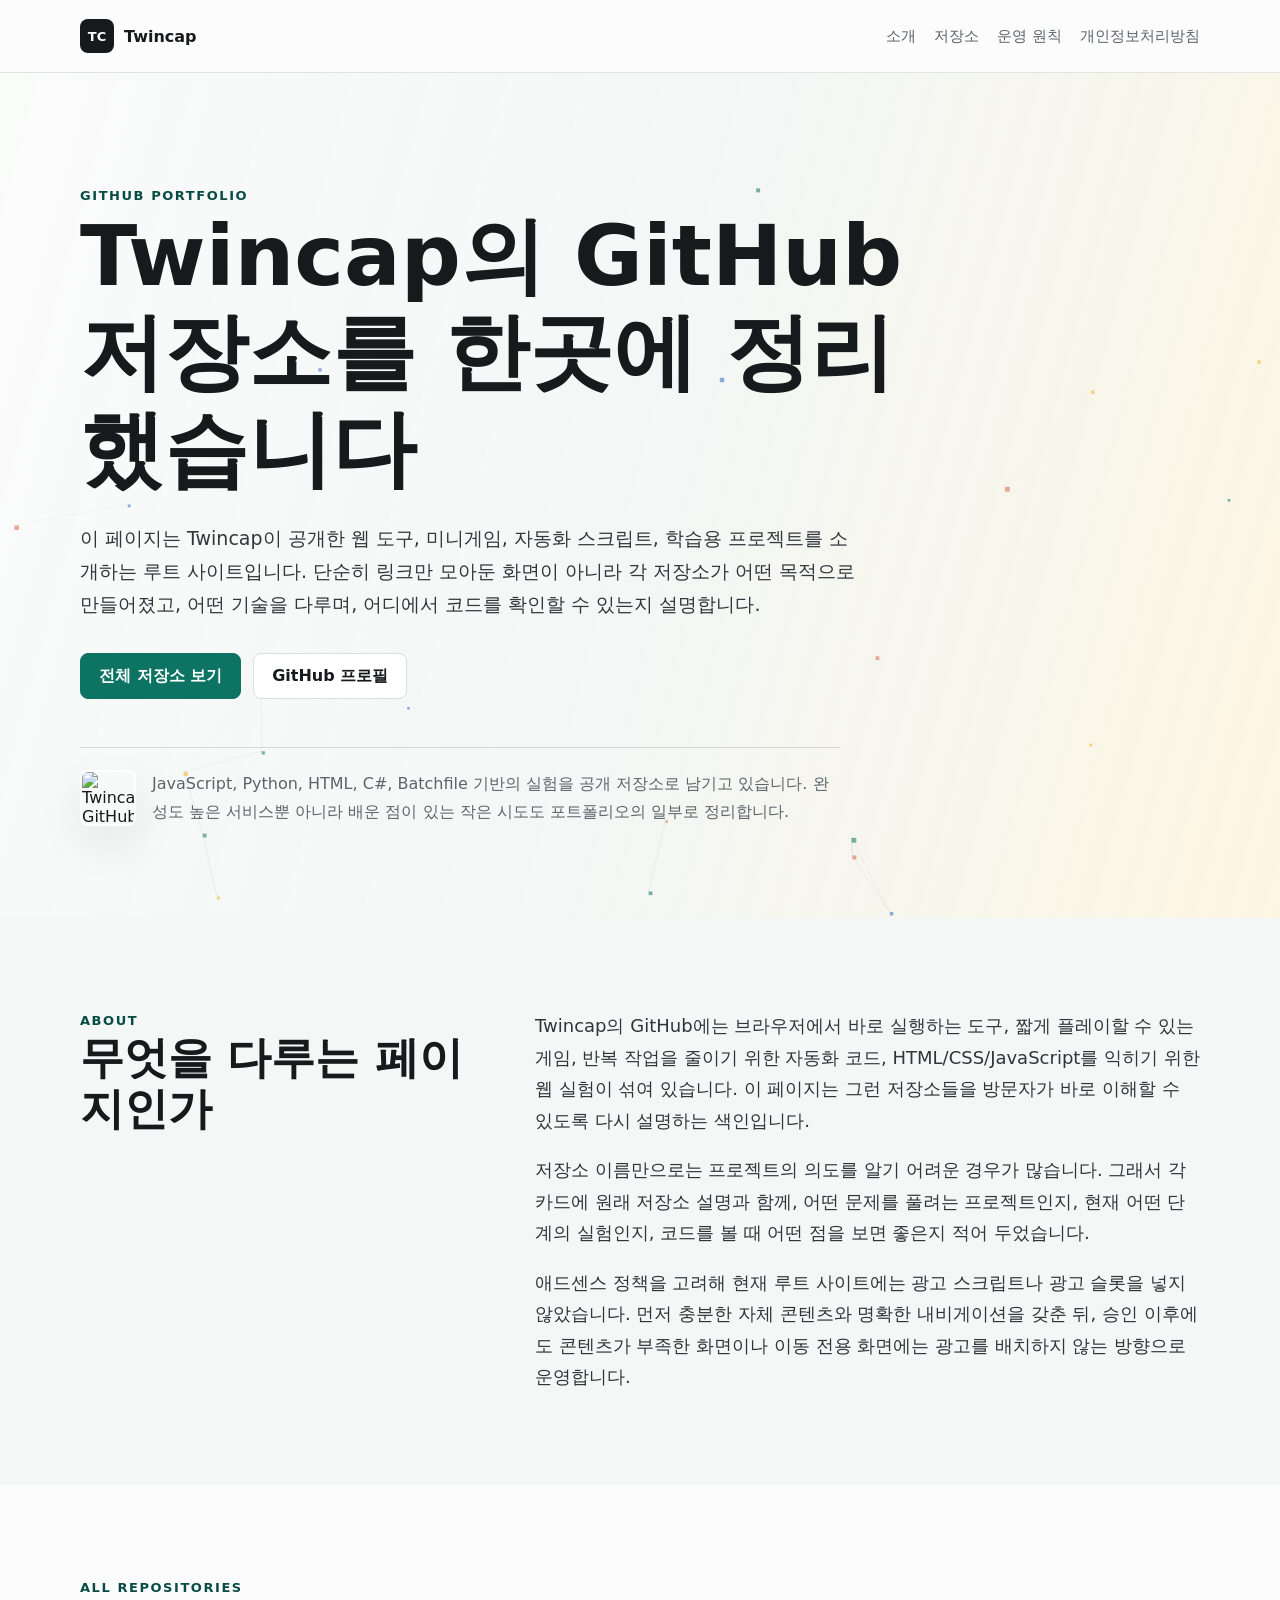
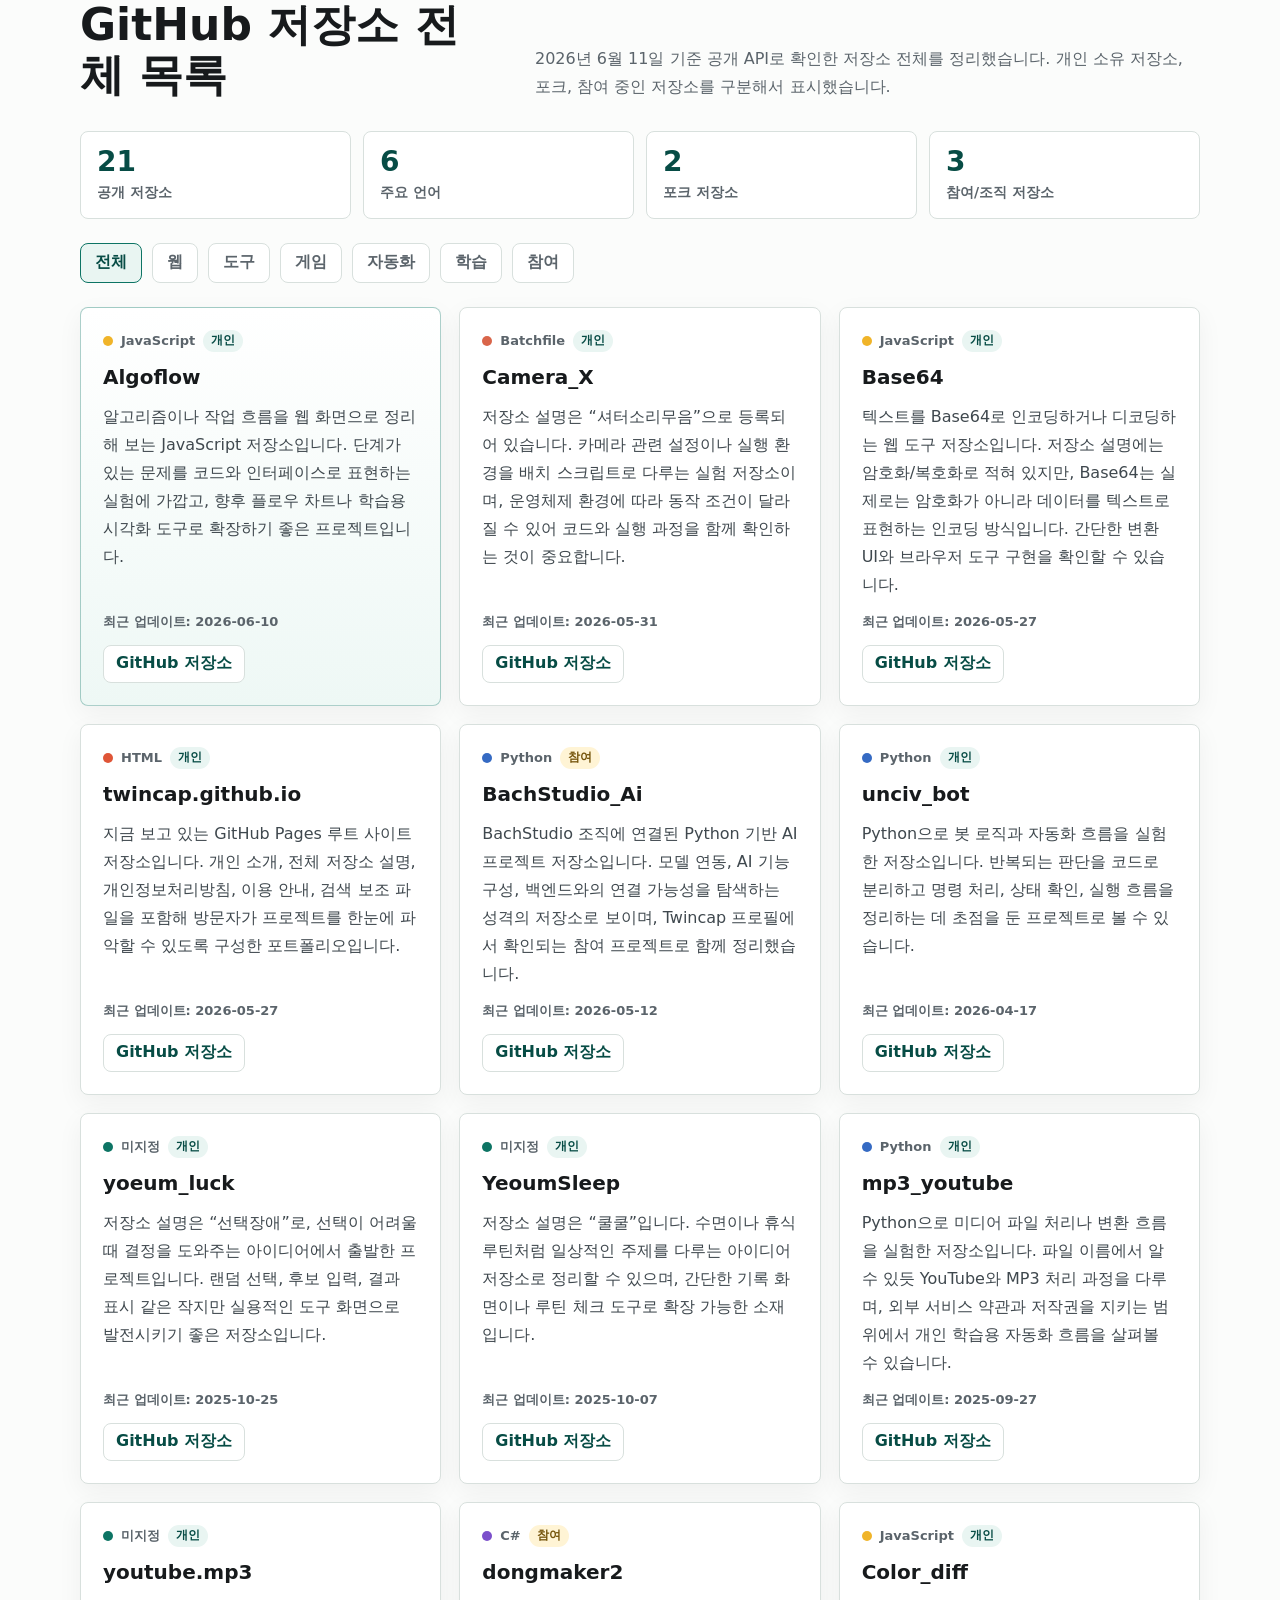
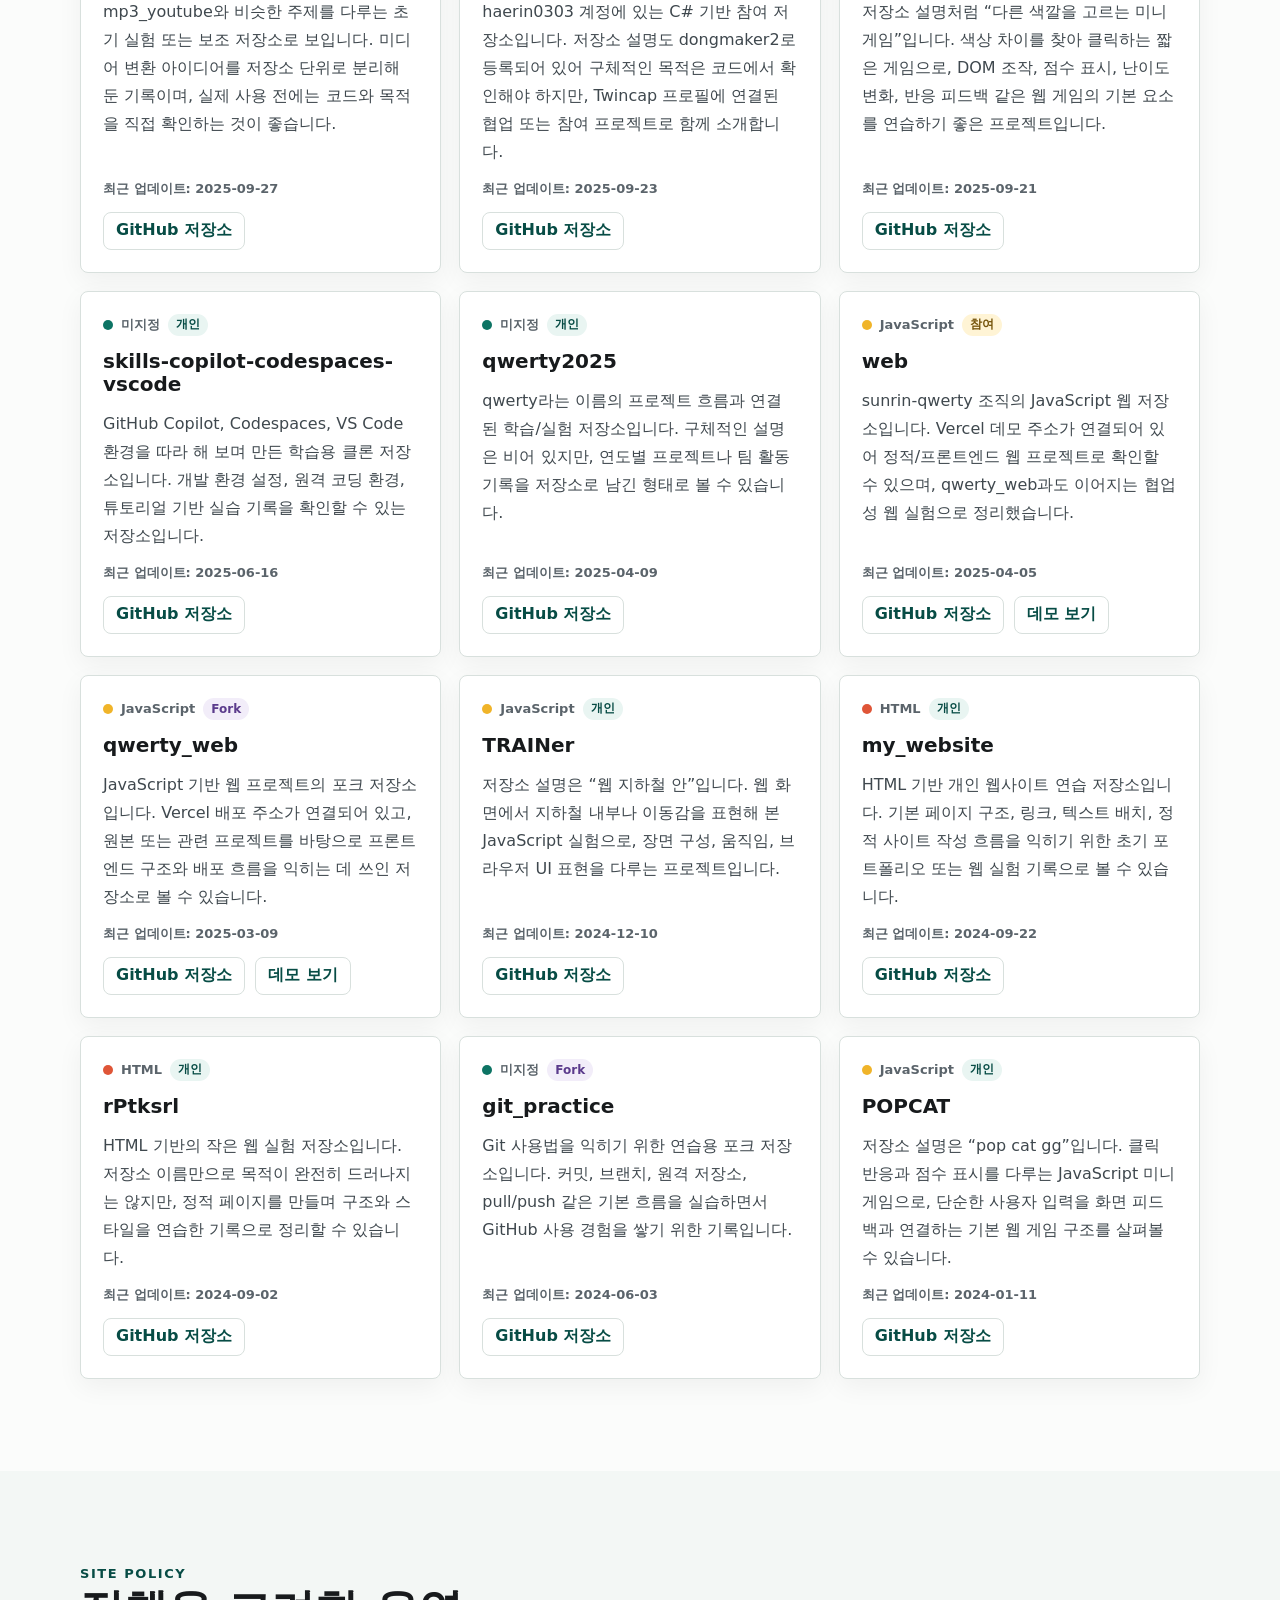
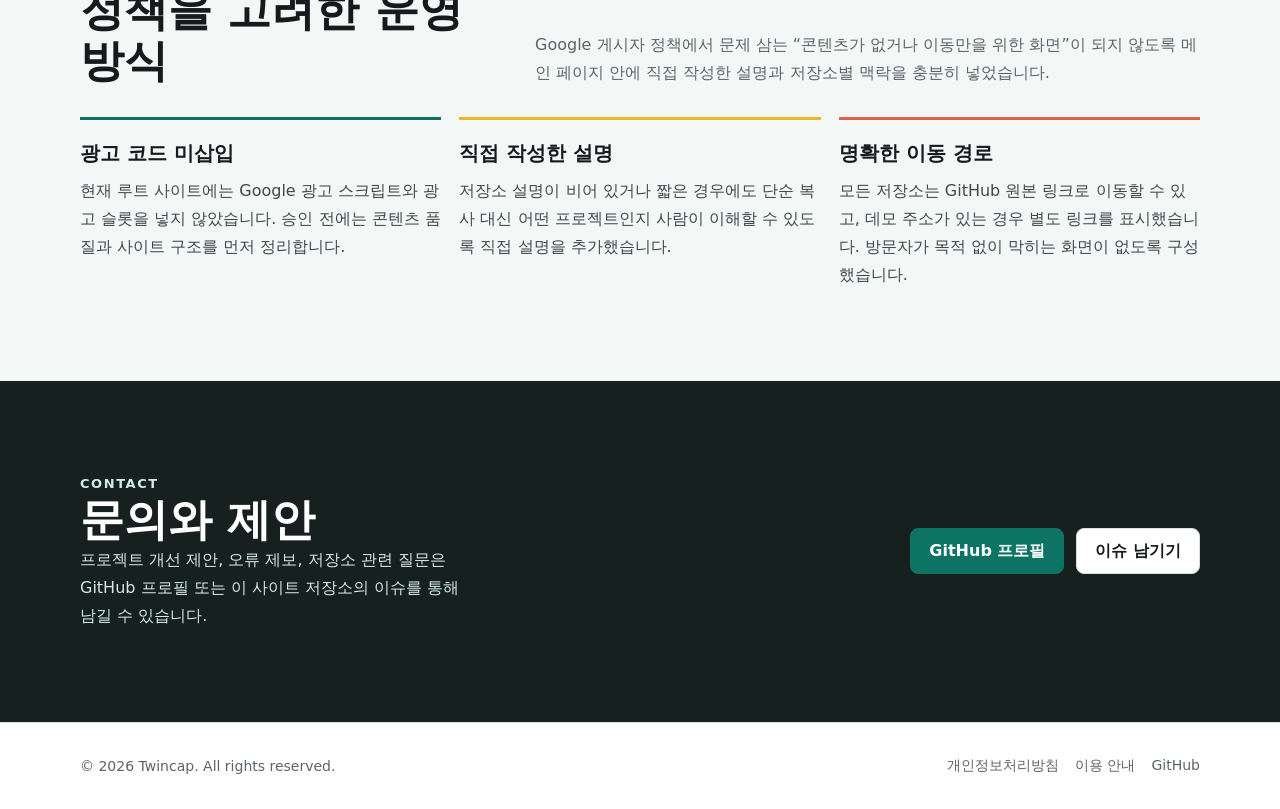
==== commit a7617224: "Add AdSense ownership snippet" ====
--- a/index.html
+++ b/index.html
@@ -11,6 +11,11 @@
     <meta name="author" content="Twincap" />
     <meta name="robots" content="index, follow" />
     <link rel="canonical" href="https://twincap.github.io/" />
+    <script
+      async
+      src="https://pagead2.googlesyndication.com/pagead/js/adsbygoogle.js?client=ca-pub-1904073424792088"
+      crossorigin="anonymous"
+    ></script>
     <meta property="og:type" content="website" />
     <meta property="og:title" content="Twincap | GitHub 저장소 소개" />
     <meta
